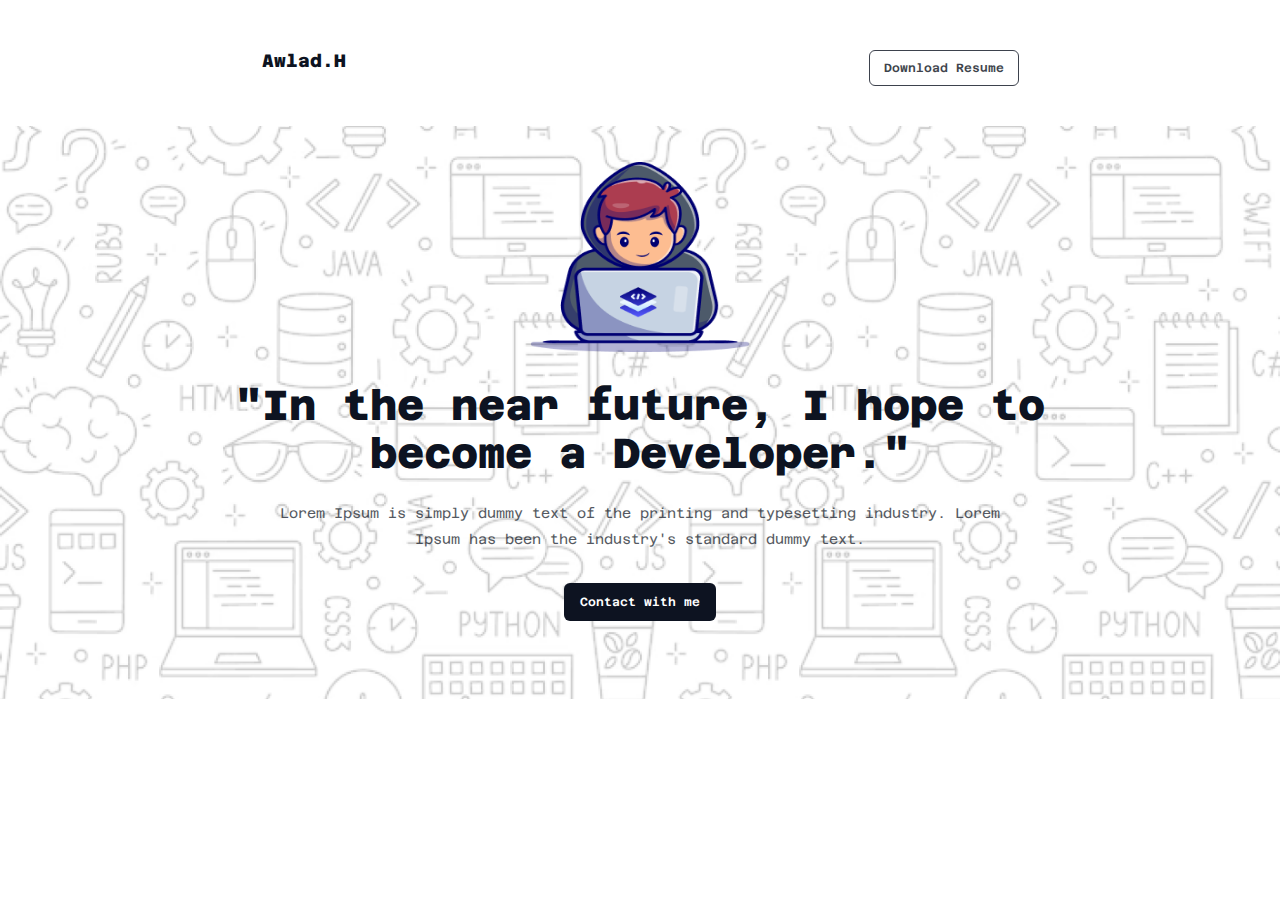
==== index.html @ a9706347 "become a developer" ====
<!DOCTYPE html>
<html lang="en">

<head>
    <meta charset="UTF-8">
    <meta name="viewport" content="width=device-width, initial-scale=1.0">
    <title>Become a developer</title>
    <link rel="stylesheet" href="styles/style.css">
    <link rel="shortcut icon" href="assets/web-developer.png" type="image/x-icon">

    <link rel="preconnect" href="https://fonts.googleapis.com">
    <link rel="preconnect" href="https://fonts.gstatic.com" crossorigin>
    <link href="https://fonts.googleapis.com/css2?family=Azeret+Mono:ital,wght@0,100..900;1,100..900&display=swap"
        rel="stylesheet">
</head>

<body>

    <header id="header">
        <nav class="navigation">
            <p class="nav-name">Awlad.H</p>
            <button class="nav-btn">Download Resume</button>
        </nav>


        <div id="banner">
            <div class="banner-all-contant">
                <div class="banner-inner-img">
                    <img class="inner-img" src="assets/Group.png" alt="">
                </div>
                <div class="banner-title">
                    <h2 class="main-title">
                        "In the near future, I hope to become a Developer."</h2>
                        <div class="sub-title-container">
                            <p class="sub-title">Lorem Ipsum is simply dummy text of the printing and typesetting industry.
                                Lorem Ipsum has been the industry's standard dummy text.</p>
                        </div>
                </div>
                <div class="hero-btn-container">
                    <button class="hero-btn">Contact with me</button>
                </div>
            </div>
        </div>
    </header>
    <main></main>
    <footer></footer>
</body>

</html>
---- styles/style.css ----
@import url('https://fonts.googleapis.com/css2?family=Azeret+Mono:ital,wght@0,100..900;1,100..900&display=swap');

* {
    margin: 0;
    padding: 0;
    box-sizing: border-box;
}

body {
    font-family: "Azeret Mono", monospace;
    font-optical-sizing: auto;
    font-style: normal;
}

/* Heder section css start */

#header {
    margin-top: 50px;

}

.navigation {
    display: flex;
    justify-content: center;
    justify-content: space-around;
    text-align: center;
    margin-bottom: 40px;
}

.navigation .nav-name {
    color: #0D1321;
    font-family: "Azeret Mono";
    font-size: 18px;
    font-style: normal;
    font-weight: 800;
    line-height: normal;
}

.navigation .nav-btn {
    color: #0D1321;
    text-align: center;
    font-family: "Azeret Mono";
    font-size: 12px;
    font-style: normal;
    font-weight: 600;
    line-height: normal;
    display: inline-flex;
    padding: 10px 14px;
    justify-content: center;
    align-items: center;
    gap: 10px;
    border-radius: 6px;
    border: 1px solid #0D1321;
    opacity: 0.8;
    background: none;
    cursor: pointer;
}


#banner {
    height: 573px;
    background-image: url(../assets/Hero.png);
    background-position: center;
    background-repeat: no-repeat;
    background-size: cover;
    display: flex;
    justify-content: center;
    align-items: center;
}

#banner .banner-all-contant {
    width: 878.24px;
    /* border: 2px solid tomato; */
    margin: 0 auto;
    align-items: center;
}

#banner .banner-all-contant .banner-inner-img {
    display: flex;
    justify-content: center;
}

#banner .banner-all-contant .banner-inner-img .inner-img {
    width: 220px;
    height: 190px;
}

#banner .banner-title {
    margin-top: 30px;
}

#banner .banner-title .main-title {
    color: #0D1321;
    text-align: center;
    font-family: "Azeret Mono";
    font-size: 42px;
    font-style: normal;
    font-weight: 800;
    line-height: 48px;
}

#banner .banner-title .sub-title-container {
    width: 749.76px;
    margin: 0 auto;
    margin-top: 22px;
}

#banner .banner-title .sub-title {
    color: #0D1321;
    text-align: center;
    font-family: "Azeret Mono";
    font-size: 14px;
    font-style: normal;
    font-weight: 400;
    line-height: 26px;
    opacity: 0.7;
}

#banner .banner-all-contant .hero-btn-container {
    display: flex;
    justify-content: center;
    margin-top: 31px;
    margin-bottom: 43px;
}

#banner .banner-all-contant .hero-btn-container .hero-btn {
    display: flex;
    padding: 12px 16px;
    /* justify-content: center;
    align-items: center; */
    font-family: "Azeret Mono";
    gap: 10px;
    border-radius: 6px;
    background: #0D1321;
    color: #FFF;
    text-align: center;
    font-size: 12px;
    font-style: normal;
    font-weight: 600;
    line-height: normal;
    border: none;
}
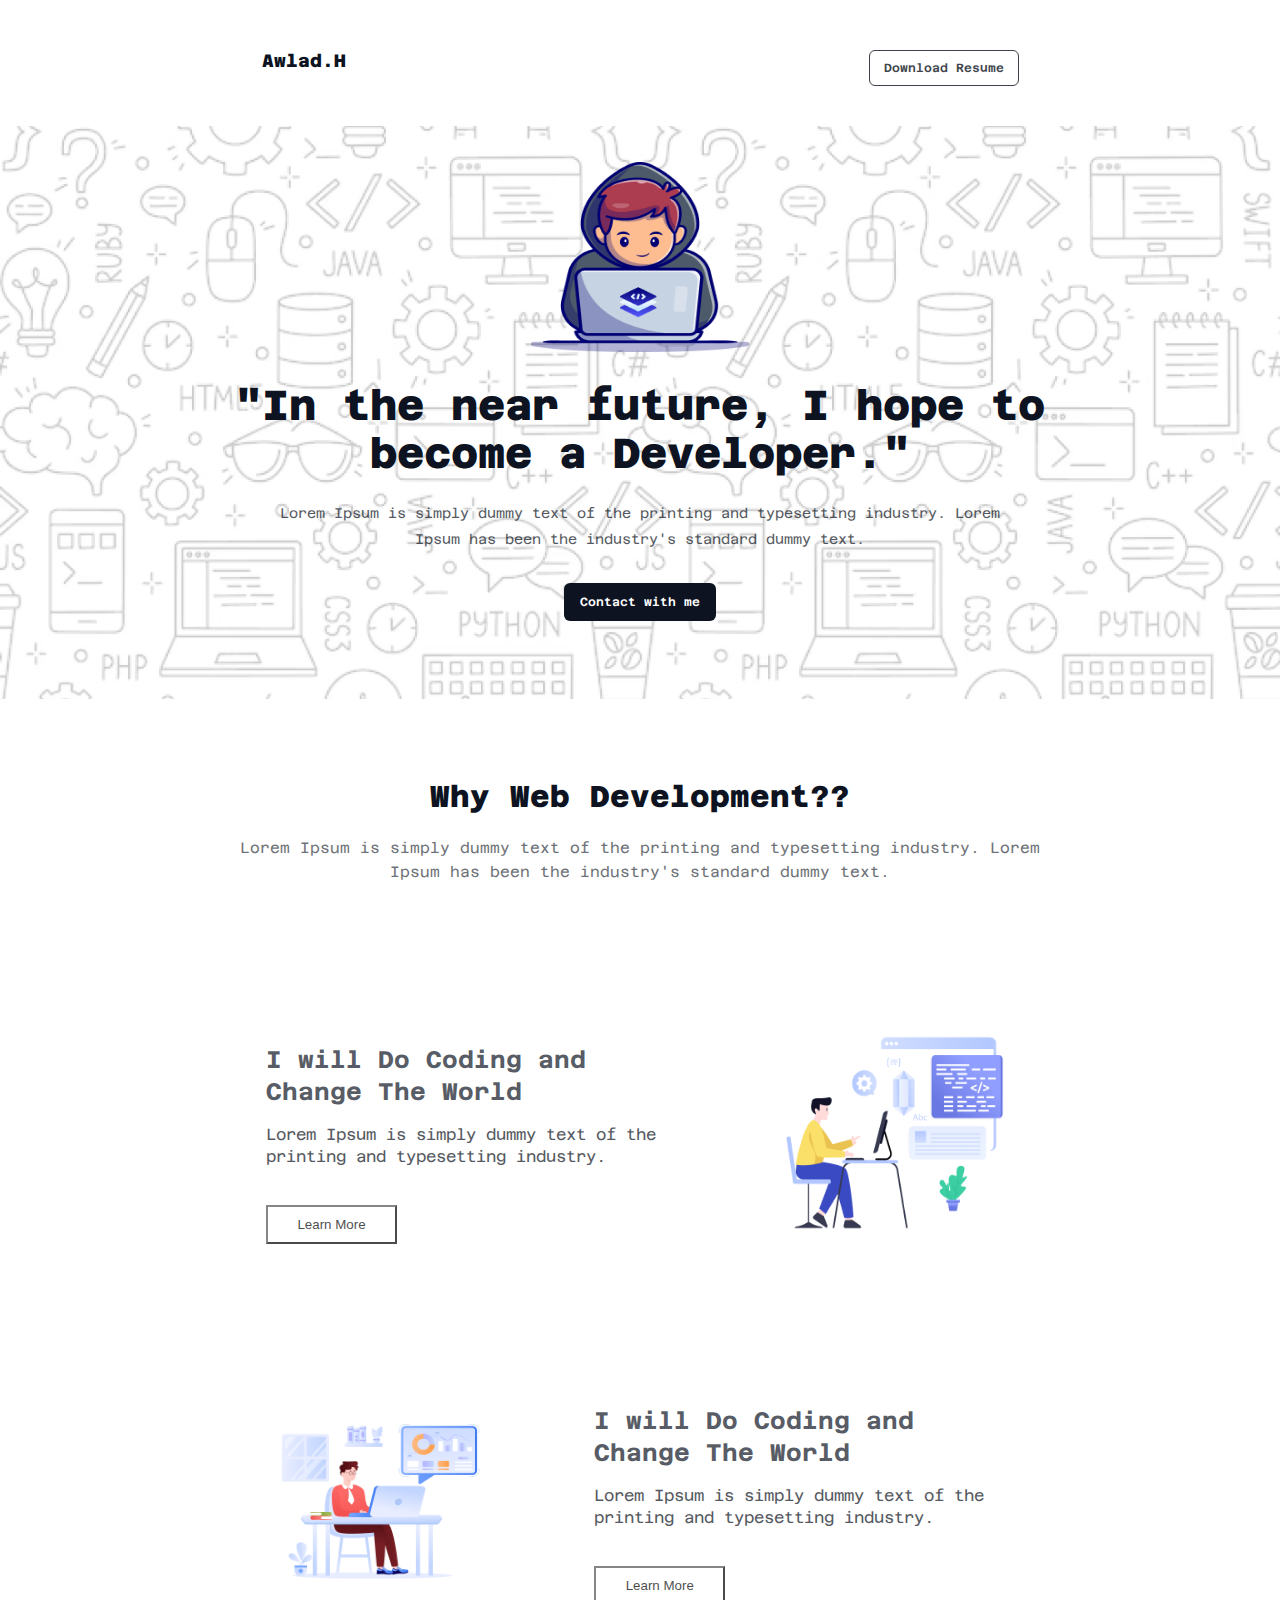
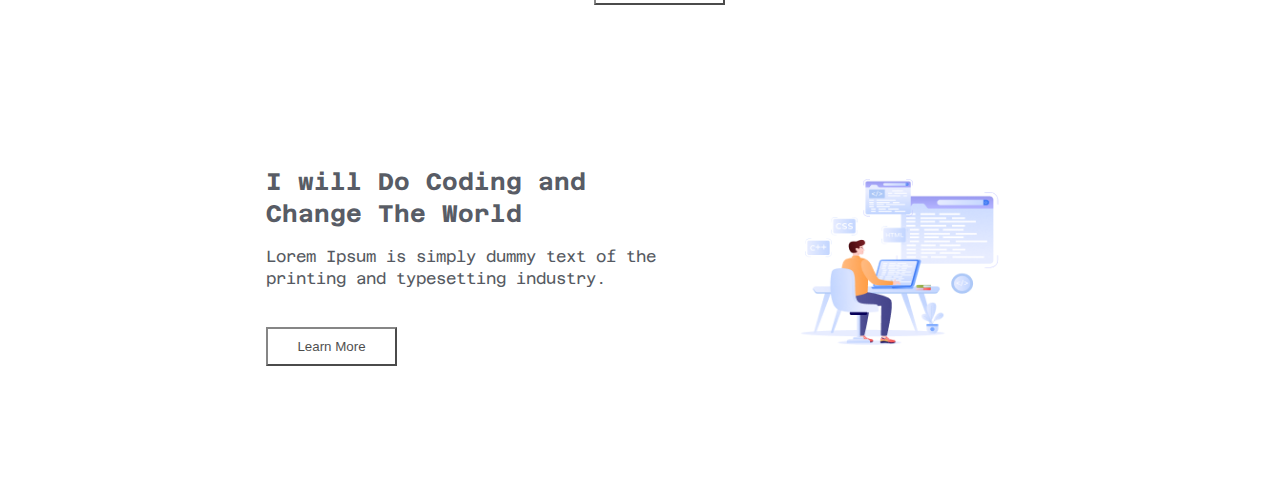
==== commit 4af1f14f: "why web development section complete" ====
--- a/index.html
+++ b/index.html
@@ -31,10 +31,10 @@
                 <div class="banner-title">
                     <h2 class="main-title">
                         "In the near future, I hope to become a Developer."</h2>
-                        <div class="sub-title-container">
-                            <p class="sub-title">Lorem Ipsum is simply dummy text of the printing and typesetting industry.
-                                Lorem Ipsum has been the industry's standard dummy text.</p>
-                        </div>
+                    <div class="sub-title-container">
+                        <p class="sub-title">Lorem Ipsum is simply dummy text of the printing and typesetting industry.
+                            Lorem Ipsum has been the industry's standard dummy text.</p>
+                    </div>
                 </div>
                 <div class="hero-btn-container">
                     <button class="hero-btn">Contact with me</button>
@@ -42,7 +42,73 @@
             </div>
         </div>
     </header>
-    <main></main>
+    <main id="main">
+        <section id="section-1">
+            <div class="section-1-title">
+                <h3 class="title-1">Why Web Development??</h3>
+                <p class="description">Lorem Ipsum is simply dummy text of the printing and typesetting industry. Lorem
+                    Ipsum has been the industry's standard dummy text.</p>
+            </div>
+
+            <section id="sub-section-2">
+                <div class="section-2-parent">
+                    <div class="section-2-child">
+                        <h4 class="section-2-title">I will Do Coding and Change The World</h4>
+                        <p class="section-2-subtitle">Lorem Ipsum is simply dummy text of the printing and typesetting
+                            industry.</p>
+                        <div class="section-2-btn">
+                            <button>Learn More</button>
+                        </div>
+                    </div>
+                    <div>
+                        <img class="img-2" src="assets/Layer_1.png" alt="">
+                    </div>
+                </div>
+            </section>
+
+
+
+
+            <section id="sub-section-2">
+                <div class="section-2-parent">
+
+                    <div>
+                        <img class="img-2" src="assets/Group 3.png" alt="">
+                    </div>
+                    <div class="section-2-child">
+                        <h4 class="section-2-title">I will Do Coding and Change The World</h4>
+                        <p class="section-2-subtitle">Lorem Ipsum is simply dummy text of the printing and typesetting
+                            industry.</p>
+                        <div class="section-2-btn">
+                            <button>Learn More</button>
+                        </div>
+                    </div>
+
+                </div>
+            </section>
+
+
+
+
+            <section id="sub-section-2">
+                <div class="section-2-parent">
+                    <div class="section-2-child">
+                        <h4 class="section-2-title">I will Do Coding and Change The World</h4>
+                        <p class="section-2-subtitle">Lorem Ipsum is simply dummy text of the printing and typesetting
+                            industry.</p>
+                        <div class="section-2-btn">
+                            <button>Learn More</button>
+                        </div>
+                    </div>
+                    <div>
+                        <img class="img-2" src="assets/Group 4.png" alt="">
+                    </div>
+                </div>
+            </section>
+
+        </section>
+
+    </main>
     <footer></footer>
 </body>
 
--- a/styles/style.css
+++ b/styles/style.css
@@ -12,7 +12,7 @@
     font-style: normal;
 }
 
-/* Heder section css start */
+/* Header section css start */
 
 #header {
     margin-top: 50px;
@@ -139,4 +139,107 @@
     font-weight: 600;
     line-height: normal;
     border: none;
+}
+
+/* Header section css end */
+
+/* main section css start */
+
+#main {
+    width: 1003.2px;
+    /* border: 2px solid black; */
+    margin: 75px auto;
+}
+
+#section-1 {
+    width: 832.48px;
+    height: 1225.84px;
+    margin: 75px auto;
+    /* border: 2px solid tomato; */
+    margin: 80px auto;
+}
+
+
+#main #section-1 .section-1-title {
+    /* border: 2px solid black; */
+}
+
+#main #section-1 .section-1-title .title-1 {
+    align-self: stretch;
+    color: #0D1321;
+    text-align: center;
+    font-family: "Azeret Mono";
+    font-size: 30px;
+    font-style: normal;
+    font-weight: 800;
+    line-height: normal;
+}
+
+#main #section-1 .section-1-title .description {
+    align-self: stretch;
+    color: #0D1321;
+    text-align: center;
+    font-family: "Azeret Mono";
+    font-size: 15px;
+    font-style: normal;
+    font-weight: 400;
+    line-height: 24px;
+    opacity: 0.6;
+    margin-top: 22px;
+}
+
+
+#sub-section-2 {
+    width: 748px;
+    height: 211.2px;
+    /* border: 2px solid black; */
+    margin: 150px auto;
+}
+
+#sub-section-2 .section-2-parent {
+    display: flex;
+    justify-content: space-between;
+}
+
+#sub-section-2 .section-2-parent .section-2-child {
+    width: 419.76px;
+}
+
+#sub-section-2 .section-2-parent .section-2-child .section-2-title {
+    width: 343.2px;
+    color: rgba(13, 19, 33, 0.70);
+    font-family: "Azeret Mono";
+    font-size: 24px;
+    font-style: normal;
+    font-weight: 700;
+    line-height: 32px;
+    margin-top: 10px;
+}
+
+#sub-section-2 .section-2-parent .section-2-child .section-2-subtitle {
+    width: 411.84px;
+    color: #0D1321;
+    font-family: "Azeret Mono";
+    font-size: 16px;
+    font-style: normal;
+    font-weight: 400;
+    line-height: 22px;
+    opacity: 0.7;
+    margin-top: 16px;
+}
+
+.section-2-btn button {
+    width: 131px;
+    padding: 10px 15px;
+    gap: 10px;
+    /* border: 1px solid #0D1321; */
+    opacity: 0.7;
+    background: none;
+    margin-top: 36.50px;
+    cursor: pointer;
+}
+
+.img-2 {
+    width: 228.8px;
+    height: 211.2px;
 }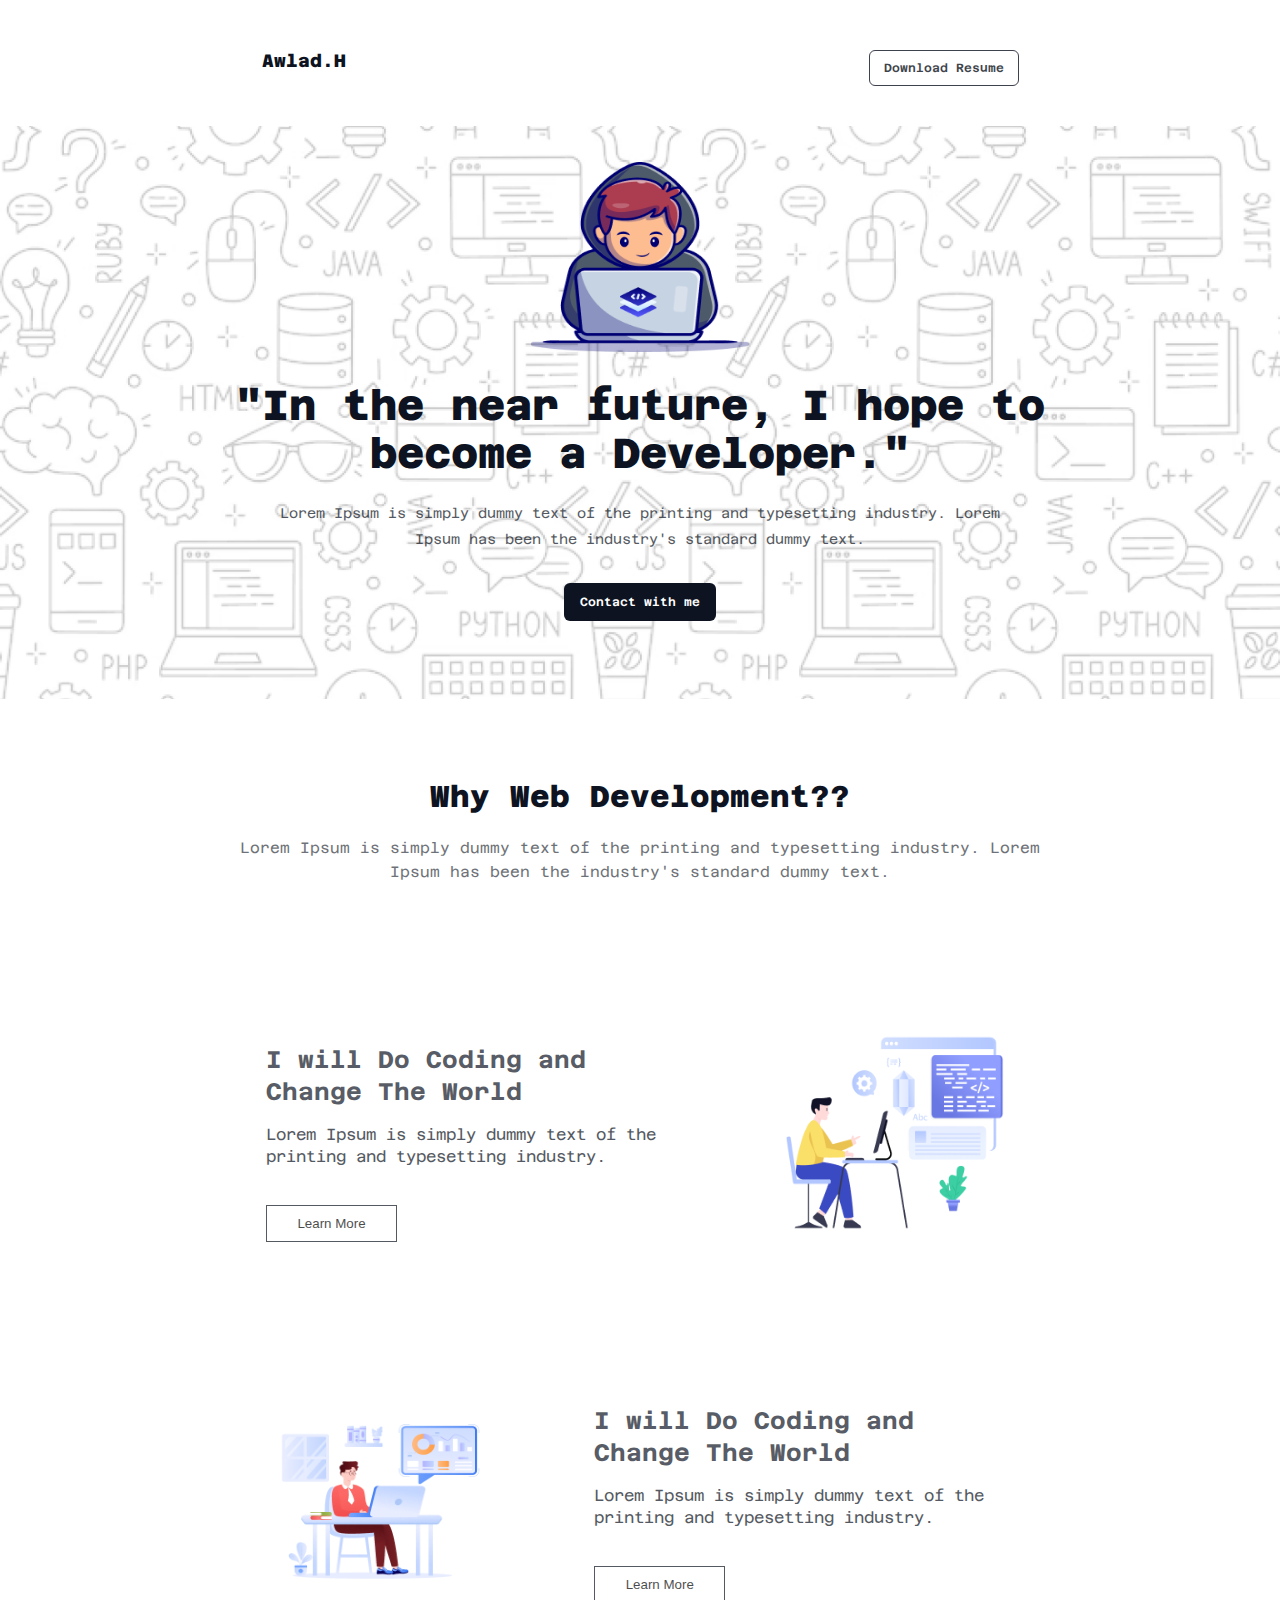
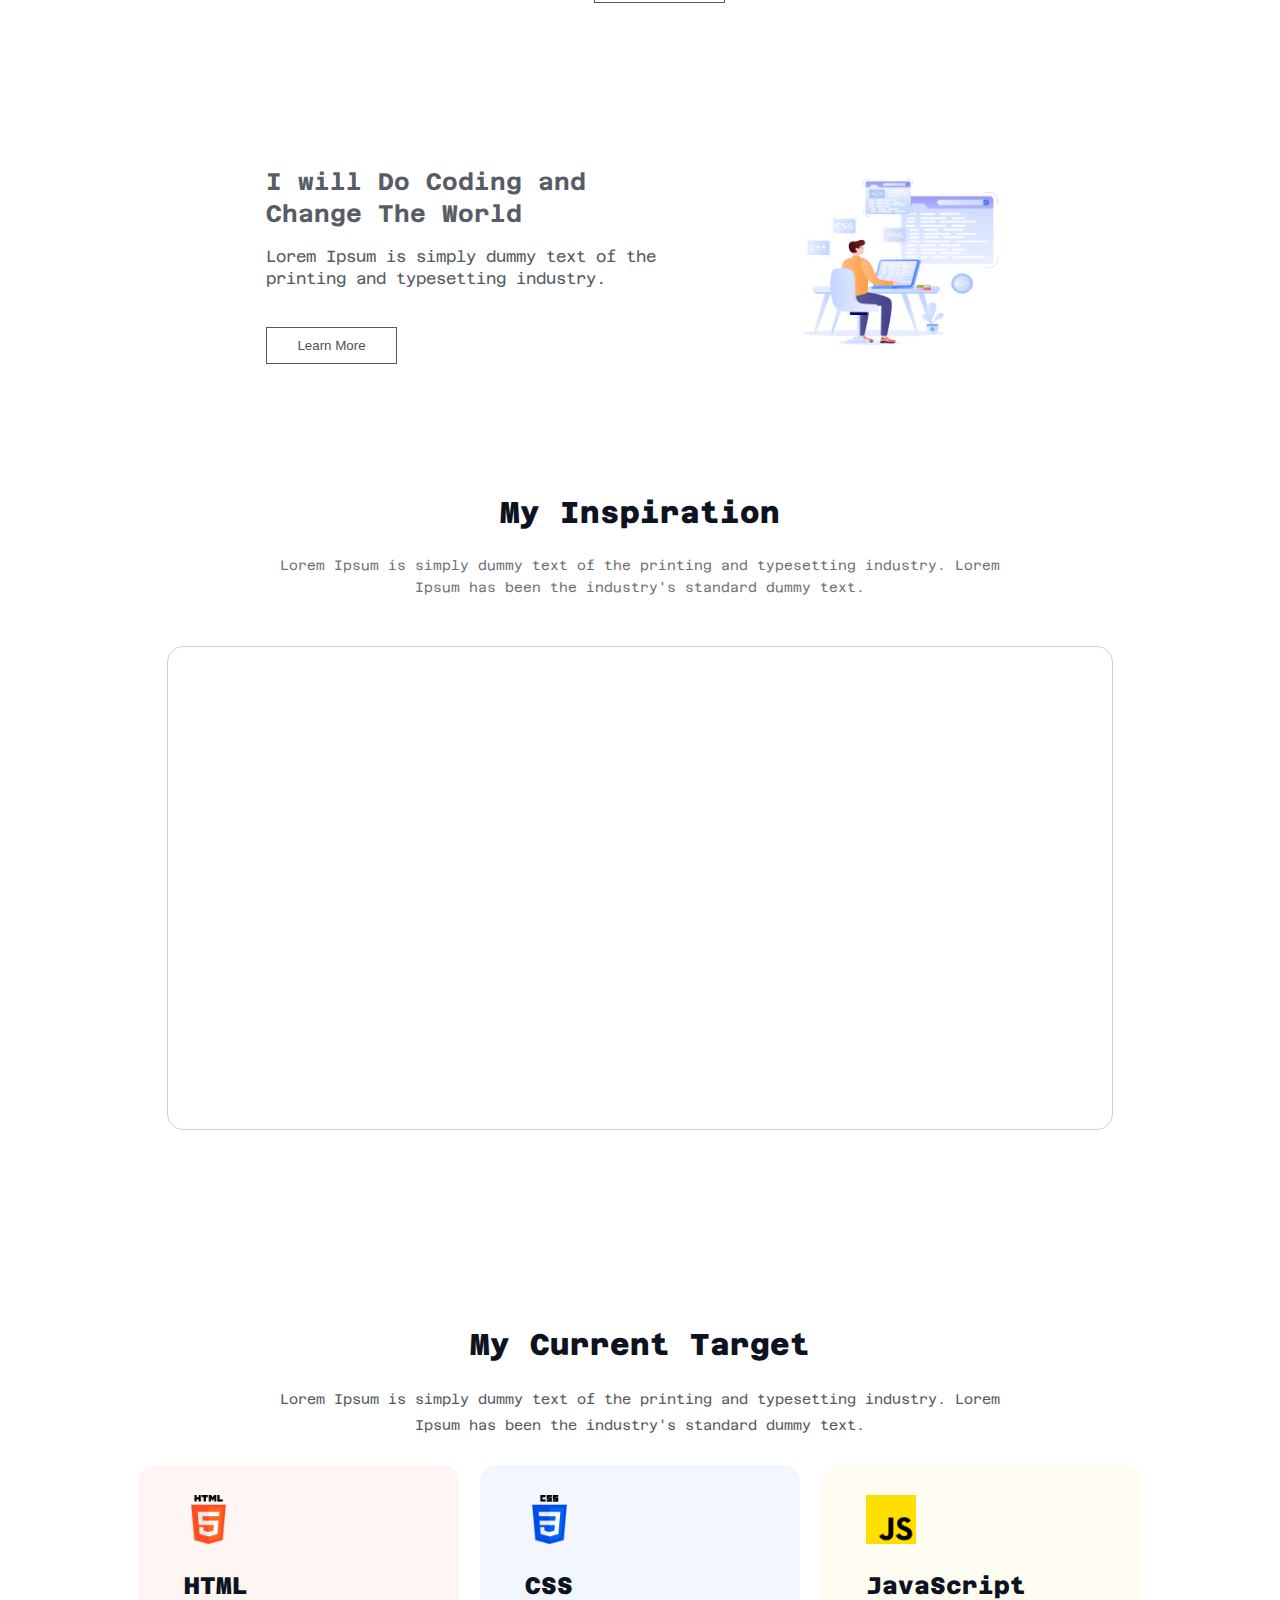
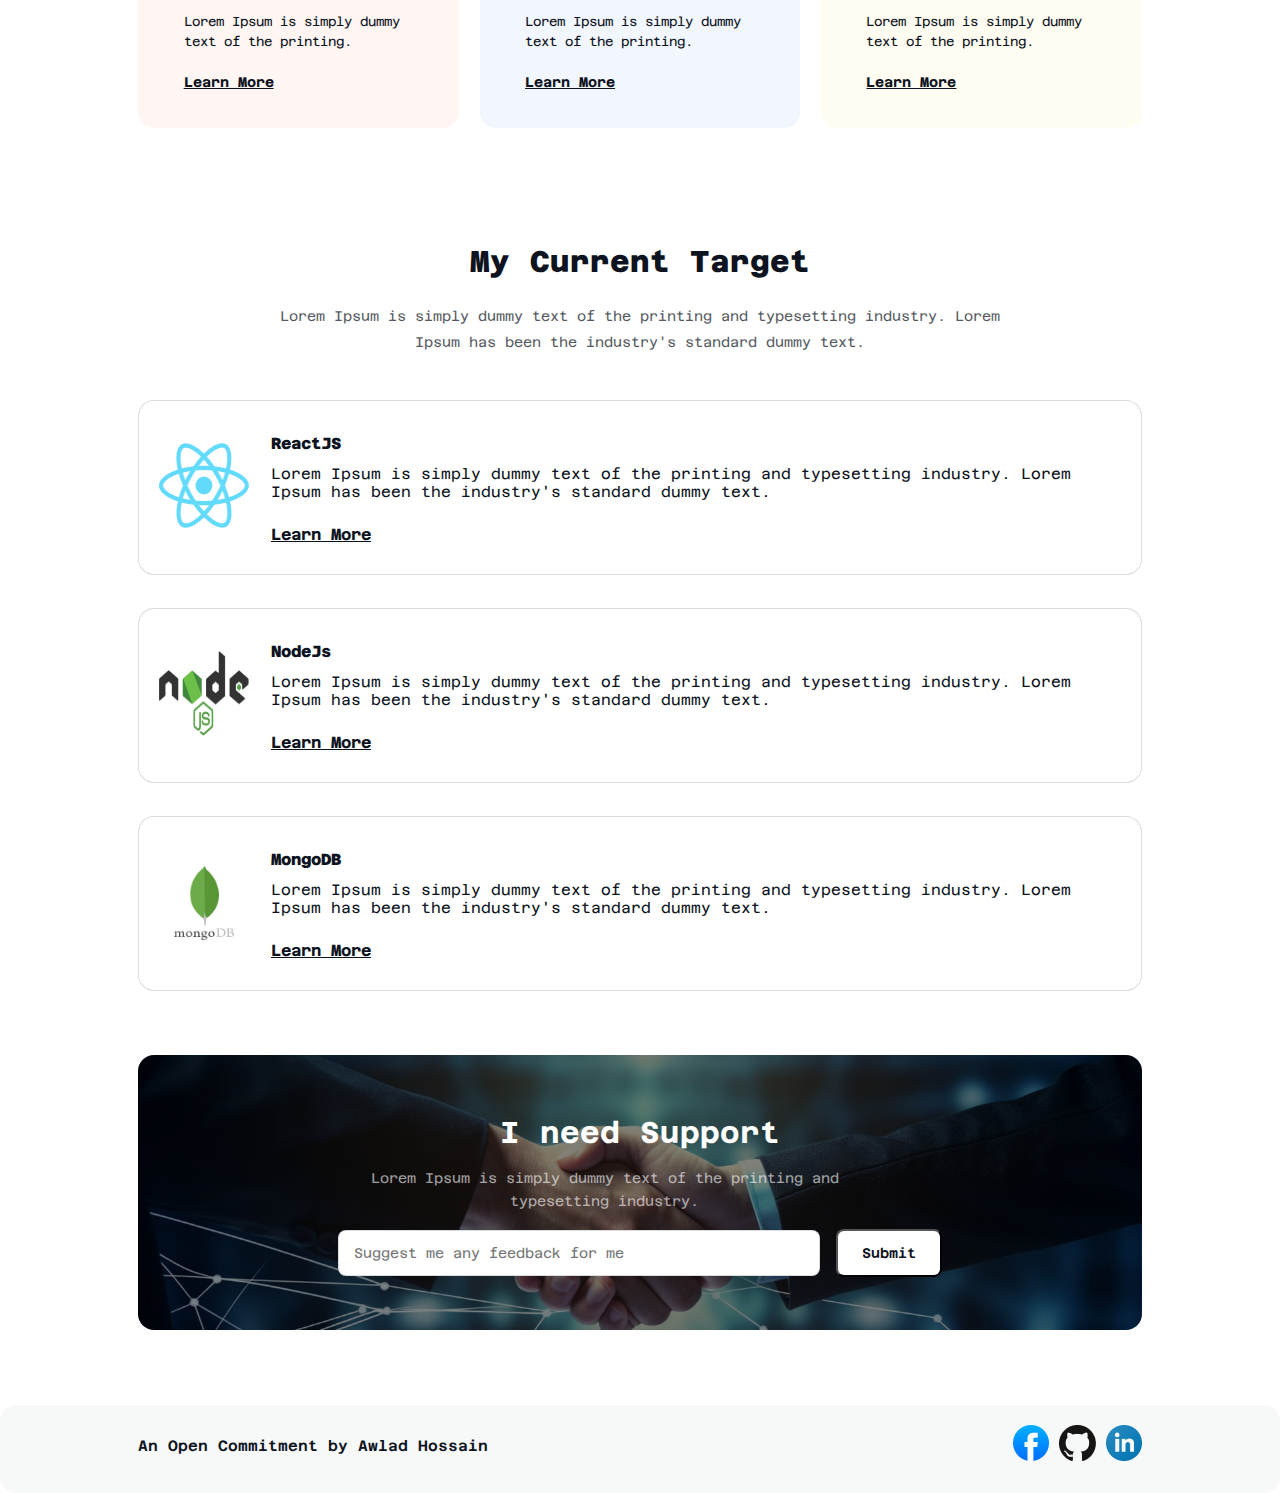
==== commit fa2bae81: "ui 90% complete" ====
--- a/index.html
+++ b/index.html
@@ -12,6 +12,7 @@
     <link rel="preconnect" href="https://fonts.gstatic.com" crossorigin>
     <link href="https://fonts.googleapis.com/css2?family=Azeret+Mono:ital,wght@0,100..900;1,100..900&display=swap"
         rel="stylesheet">
+
 </head>
 
 <body>
@@ -108,8 +109,181 @@
 
         </section>
 
+
+        <section id="section-3">
+            <div class="section-3-title">
+                <h4 class="section-3-h4">My Inspiration</h4>
+                <p class="section-3-p">Lorem Ipsum is simply dummy text of the printing and typesetting industry. Lorem
+                    Ipsum has been the industry's standard dummy text.</p>
+            </div>
+
+            <div class="video">
+                <iframe src="https://www.youtube.com/embed/6okddtpBcTE?si=ToHg5Bg964iBjlrY" title="YouTube video player"
+                    frameborder="0"
+                    allow="accelerometer; autoplay; clipboard-write; encrypted-media; gyroscope; picture-in-picture; web-share"
+                    referrerpolicy="strict-origin-when-cross-origin" allowfullscreen></iframe>
+            </div>
+        </section>
+
+
+
+        <section id="section-4">
+            <div class="section-4-title">
+                <h4 class="section-4-h4">My Current Target</h4>
+                <p class="section-4-p">Lorem Ipsum is simply dummy text of the printing and typesetting industry. Lorem
+                    Ipsum has been the industry's standard dummy text.</p>
+            </div>
+            <div class="display">
+                <div class="section-4-parent">
+                    <div id="color-1" class="section-4-child">
+                        <div class="section-4-contant">
+                            <div class="section-4-img">
+                                <img src="assets/html.png" alt="">
+                            </div>
+                            <div class="section-4-container">
+                                <h4>HTML</h4>
+                                <p>Lorem Ipsum is simply dummy text of the printing.</p>
+                                <a href="">Learn More</a>
+                            </div>
+                        </div>
+                    </div>
+                </div>
+
+
+
+
+                <div class="section-4-parent">
+                    <div id="color-2" class="section-4-child">
+                        <div class="section-4-contant">
+                            <div class="section-4-img">
+                                <img src="assets/css.png" alt="">
+                            </div>
+                            <div class="section-4-container">
+                                <h4>CSS</h4>
+                                <p>Lorem Ipsum is simply dummy text of the printing.</p>
+                                <a href="">Learn More</a>
+                            </div>
+                        </div>
+                    </div>
+                </div>
+
+
+
+
+                <div class="section-4-parent">
+                    <div id="color-3" class="section-4-child">
+                        <div class="section-4-contant">
+                            <div class="section-4-img">
+                                <img src="assets/js.png" alt="">
+                            </div>
+                            <div class="section-4-container">
+                                <h4>JavaScript</h4>
+                                <p>Lorem Ipsum is simply dummy text of the printing.</p>
+                                <a href="">Learn More</a>
+                            </div>
+                        </div>
+                    </div>
+                </div>
+
+            </div>
+
+        </section>
+
+
+
+
+        <section id="section-5">
+            <div class="section-5-title">
+                <h4 class="section-5-h4">My Current Target</h4>
+                <p class="section-5-p">Lorem Ipsum is simply dummy text of the printing and typesetting industry. Lorem
+                    Ipsum has been the industry's standard dummy text.</p>
+            </div>
+
+
+
+            <div id="top-1" class="technology">
+                <div class="three-technology">
+                    <div class="technology-img"><img src="assets/react.png" alt=""></div>
+                    <div class="technology-title">
+                        <h4>ReactJS</h4>
+                        <p>Lorem Ipsum is simply dummy text of the printing and typesetting industry. Lorem Ipsum has
+                            been the industry's standard dummy text.</p>
+                        <a href="">Learn More</a>
+                    </div>
+                </div>
+                <div id="top-2" class="technology">
+                    <div class="three-technology">
+                        <div class="technology-img"><img src="assets/nodejs.png" alt=""></div>
+                        <div class="technology-title">
+                            <h4>NodeJs</h4>
+                            <p>Lorem Ipsum is simply dummy text of the printing and typesetting industry. Lorem Ipsum
+                                has been the industry's standard dummy text.</p>
+                            <a href="">Learn More</a>
+                        </div>
+                    </div>
+                    <div id="top-2" class="technology">
+                        <div class="three-technology">
+                            <div class="technology-img"><img src="assets/mongodb.png" alt=""></div>
+                            <div class="technology-title">
+                                <h4>MongoDB</h4>
+                                <p>Lorem Ipsum is simply dummy text of the printing and typesetting industry. Lorem
+                                    Ipsum has been the industry's standard dummy text.</p>
+                                <a href="">Learn More</a>
+                            </div>
+                        </div>
+                    </div>
+        </section>
+
+
+
+        <section id="section-6">
+            <div class="i-need">
+                <h4>I need Support</h4>
+                <p>Lorem Ipsum is simply dummy text of the printing and typesetting industry.</p>
+
+                <div class="input-btn">
+                    <div class="section-6-input">
+                        <input class="input" placeholder="Suggest me any feedback for me" type="text" name="" id="">
+                    </div>
+                    <div class="section-6-btn">
+                        <button class="sub-btn">Submit</button>
+                    </div>
+                </div>
+            </div>
+
+        </section>
+
+
     </main>
-    <footer></footer>
+    <footer id="footer">
+        <div class="footer-div">
+            <div class="footer-contant">
+                <p>An Open Commitment by Awlad Hossain</p>
+            </div>
+
+            <div class="footer-a">
+
+                <a href="https://www.facebook.com/login/">
+                    <img src="assets/facebook.png" alt="">
+                </a>
+
+
+                <a href="https://github.com/">
+                    <img src="assets/github.png" alt="">
+                </a>
+
+
+                <a href="https://www.linkedin.com/">
+                    <img src="assets/linkedin-icon 1.png" alt="">
+                </a>
+            </div>
+
+
+
+        </div>
+        </div>
+
+    </footer>
 </body>
 
 </html>--- a/styles/style.css
+++ b/styles/style.css
@@ -126,8 +126,6 @@
 #banner .banner-all-contant .hero-btn-container .hero-btn {
     display: flex;
     padding: 12px 16px;
-    /* justify-content: center;
-    align-items: center; */
     font-family: "Azeret Mono";
     gap: 10px;
     border-radius: 6px;
@@ -232,7 +230,7 @@
     width: 131px;
     padding: 10px 15px;
     gap: 10px;
-    /* border: 1px solid #0D1321; */
+    border: 1px solid #0D1321;
     opacity: 0.7;
     background: none;
     margin-top: 36.50px;
@@ -242,4 +240,427 @@
 .img-2 {
     width: 228.8px;
     height: 211.2px;
+}
+
+
+/* My inspiration section css */
+
+#section-3 {
+    /* border: 2px solid tomato; */
+    margin-top: 90px;
+    height: 682px;
+
+}
+
+
+#section-3 .section-3-title {
+    /* border: 2px solid black; */
+    width: 749.76px;
+    margin: 0 auto;
+}
+
+#section-3 .section-3-title .section-3-h4 {
+    align-self: stretch;
+    color: #0D1321;
+    text-align: center;
+    font-family: "Azeret Mono";
+    font-size: 30px;
+    font-style: normal;
+    font-weight: 800;
+    line-height: normal;
+}
+
+#section-3 .section-3-title .section-3-p {
+    margin-top: 24px;
+    align-self: stretch;
+    color: #0D1321;
+    text-align: center;
+    font-family: "Azeret Mono";
+    font-size: 13.50px;
+    font-style: normal;
+    font-weight: 400;
+    line-height: 22px;
+    opacity: 0.6;
+}
+
+#section-3 .video {
+    width: 946.88px;
+    height: 484px;
+    margin: 0 auto;
+    margin-top: 48px;
+    padding: 20px;
+    gap: 10px;
+    align-self: stretch;
+    border-radius: 16px;
+    border: 1px solid rgba(13, 19, 33, 0.20);
+
+}
+
+#section-3 .video iframe {
+    width: 910px;
+    height: 440px;
+    border-radius: 16px;
+    display: flex;
+    align-items: center;
+}
+
+/* My inspiration section css end */
+
+
+/* My current target css */
+
+#section-4 {
+    /* border: 2px solid tomato; */
+    margin-top: 150px;
+    height: 404.8px;
+}
+
+#section-4 .section-4-title {
+    width: 749.76px;
+    /* border: 2px solid orangered; */
+    margin: 0 auto;
+}
+
+.display {
+    display: flex;
+    justify-content: space-between;
+}
+
+#section-4 .section-4-title .section-4-h4 {
+    align-self: stretch;
+    color: #0D1321;
+    text-align: center;
+    font-family: "Azeret Mono";
+    font-size: 30px;
+    font-style: normal;
+    font-weight: 800;
+    line-height: normal;
+}
+
+#section-4 .section-4-title .section-4-p {
+    align-self: stretch;
+    color: #0D1321;
+    text-align: center;
+    font-family: "Azeret Mono";
+    font-size: 14px;
+    font-style: normal;
+    font-weight: 400;
+    line-height: 26px;
+    opacity: 0.7;
+    margin-top: 24px;
+}
+
+#section-4 .section-4-parent {
+    margin-top: 27px;
+}
+
+#section-4 .section-4-parent .section-4-child {
+    width: 320.32px;
+    height: 263.12px;
+
+    border-radius: 16px;
+
+}
+
+#color-1 {
+    background: rgba(255, 76, 30, 0.05);
+}
+
+#color-2 {
+    background: rgba(0, 76, 232, 0.05);
+}
+
+#color-3 {
+    background: rgba(255, 223, 0, 0.05);
+
+}
+
+
+#section-4 .section-4-parent .section-4-child .section-4-contant {
+    width: 249.92px;
+    margin: 0 auto;
+    padding: 30px 10px
+}
+
+#section-4 .section-4-parent .section-4-child .section-4-contant .section-4-img {
+    margin-bottom: 20px;
+}
+
+#section-4 .section-4-parent .section-4-child .section-4-contant .section-4-img img {
+    width: 49.28px;
+    height: 49.28px;
+}
+
+.section-4-container h4 {
+    align-self: stretch;
+    color: #0D1321;
+    font-family: "Azeret Mono";
+    font-size: 24px;
+    font-style: normal;
+    font-weight: 800;
+    line-height: 36px;
+    margin-bottom: 8px;
+}
+
+.section-4-container p {
+    align-self: stretch;
+    color: #0D1321;
+    font-family: "Azeret Mono";
+    font-size: 13px;
+    font-style: normal;
+    font-weight: 400;
+    line-height: 20px;
+    margin-bottom: 20px;
+}
+
+.section-4-container a {
+    align-self: stretch;
+    color: #0D1321;
+    font-family: "Azeret Mono";
+    font-size: 14px;
+    font-style: normal;
+    font-weight: 700;
+    line-height: normal;
+    text-decoration-line: underline;
+}
+
+/* My current target css end */
+
+/* My next target css */
+
+#section-5 {
+    /* border: 2px solid tomato; */
+    margin-top: 112px;
+    height: 762.08px;
+}
+
+#section-5 .section-5-title {
+    width: 749.76px;
+    /* border: 2px solid orangered; */
+    margin: 0 auto;
+}
+
+#section-5 .section-5-title .section-5-h4 {
+    align-self: stretch;
+    color: #0D1321;
+    text-align: center;
+    font-family: "Azeret Mono";
+    font-size: 30px;
+    font-style: normal;
+    font-weight: 800;
+    line-height: normal;
+}
+
+#section-5 .section-5-title .section-5-p {
+    align-self: stretch;
+    color: #0D1321;
+    text-align: center;
+    font-family: "Azeret Mono";
+    font-size: 14px;
+    font-style: normal;
+    font-weight: 400;
+    line-height: 26px;
+    opacity: 0.7;
+    margin-top: 24px;
+}
+
+
+.technology {
+    display: flex;
+    flex-direction: column;
+    height: 192.72px;
+    justify-content: space-between;
+
+}
+
+#top-1 {
+    margin-top: 45px;
+}
+
+#top-2 {
+    margin-top: 33px;
+}
+
+.technology .three-technology {
+    border-radius: 16px;
+    border: 1px solid rgba(13, 19, 33, 0.15);
+    background: #FFF;
+    display: flex;
+    justify-content: center;
+    align-items: center;
+    padding: 30px 20px;
+}
+
+.technology-img img {
+    width: 90px;
+    height: 85px;
+}
+
+.technology-title {
+    width: 828.08px;
+    /* border: 2px solid orangered; */
+    margin: 0 auto;
+}
+
+.technology-title h4 {
+    color: #0D1321;
+    font-family: "Azeret Mono";
+    font-size: 16px;
+    font-style: normal;
+    font-weight: 800;
+    line-height: 26px;
+    margin-bottom: 8px;
+}
+
+.technology-title p {
+    align-self: stretch;
+    color: #0D1321;
+    font-family: "Azeret Mono";
+    font-size: 15px;
+    font-style: normal;
+    font-weight: 400;
+    line-height: 18px;
+    margin-bottom: 24px;
+}
+
+.technology-title a {
+    align-self: stretch;
+    color: #0D1321;
+    font-family: "Azeret Mono";
+    font-size: 16px;
+    font-style: normal;
+    font-weight: 700;
+    line-height: normal;
+    text-decoration-line: underline;
+}
+
+/* My next target css end */
+
+#section-6 {
+    height: 275.44px;
+    margin-top: 49px;
+    background-image: linear-gradient(0deg, rgba(0, 0, 0, 0.20) 0%, rgba(0, 0, 0, 0.20) 100%), linear-gradient(0deg, rgba(0, 0, 0, 0.20) 0%, rgba(0, 0, 0, 0.20) 100%), linear-gradient(0deg, rgba(0, 0, 0, 0.20) 0%, rgba(0, 0, 0, 0.20) 100%), url(../assets/handshake.jpg);
+    background-repeat: no-repeat;
+    background-position: center;
+    background-size: cover;
+    display: flex;
+    padding: 60px 48px;
+    flex-direction: column;
+    align-items: flex-start;
+    gap: 32px;
+    border-radius: 16px;
+}
+
+#section-6 .i-need {
+    /* border: 2px solid teal; */
+    margin: 0 auto;
+}
+
+#section-6 .i-need h4 {
+    color: #FFF;
+    text-align: center;
+    font-family: "Azeret Mono";
+    font-size: 30px;
+    font-style: normal;
+    font-weight: 700;
+    line-height: 36px;
+    margin: 0 auto;
+
+    /* border: 2px solid tomato; */
+}
+
+#section-6 .i-need p {
+    width: 533.28px;
+    color: #FFF;
+    text-align: center;
+    font-family: "Azeret Mono";
+    font-size: 14px;
+    font-style: normal;
+    font-weight: 400;
+    line-height: 23px;
+    opacity: 0.6;
+    margin-top: 16px;
+}
+
+#section-6 .i-need .input-btn {
+    display: flex;
+    justify-content: center;
+    align-items: center;
+    gap: 16px;
+    /* border: 2px solid green; */
+    margin-top: 16px;
+}
+
+.input-btn .section-6-input .input {
+    display: flex;
+    width: 482.24px;
+    padding: 14px 15px;
+    align-items: center;
+    gap: 10px;
+    border-radius: 8px;
+    border: 1px solid rgba(13, 19, 33, 0.15);
+    background: #FFF;
+
+    color: rgba(13, 19, 33, 0.40);
+    font-family: "Azeret Mono";
+    font-size: 14px;
+    font-style: normal;
+    font-weight: 400;
+    line-height: normal;
+}
+
+.input-btn .section-6-btn .sub-btn {
+    display: flex;
+    width: 120px;
+    padding: 14px 15px;
+    justify-content: center;
+    align-items: center;
+    gap: 10px;
+    border-radius: 8px;
+    background: #FFF;
+
+    flex: 1 0 0;
+    color: #0D1321;
+    font-family: "Azeret Mono";
+    font-size: 14px;
+    font-style: normal;
+    font-weight: 600;
+    line-height: normal;
+    width: 105.6px;
+}
+
+/* footer section css */
+
+#footer {
+    height: 88px;
+    /* border: 2px solid orangered; */
+    padding: 20px 32px;
+    border-radius: 16px;
+    background: rgba(13, 19, 33, 0.03);
+}
+
+#footer .footer-div {
+    width: 1003.2px;
+    display: flex;
+    justify-content: center;
+    align-items: center;
+    margin: 0 auto;
+    justify-content: space-between;
+    align-self: stretch;
+
+    /* border: 2px solid yellow; */
+}
+
+.footer-div .footer-contant p {
+    color: #0D1321;
+    text-align: center;
+    font-family: "Azeret Mono";
+    font-size: 15px;
+    font-style: normal;
+    font-weight: 600;
+    line-height: normal;
+}
+
+.footer-a a {
+    text-decoration: none;
 }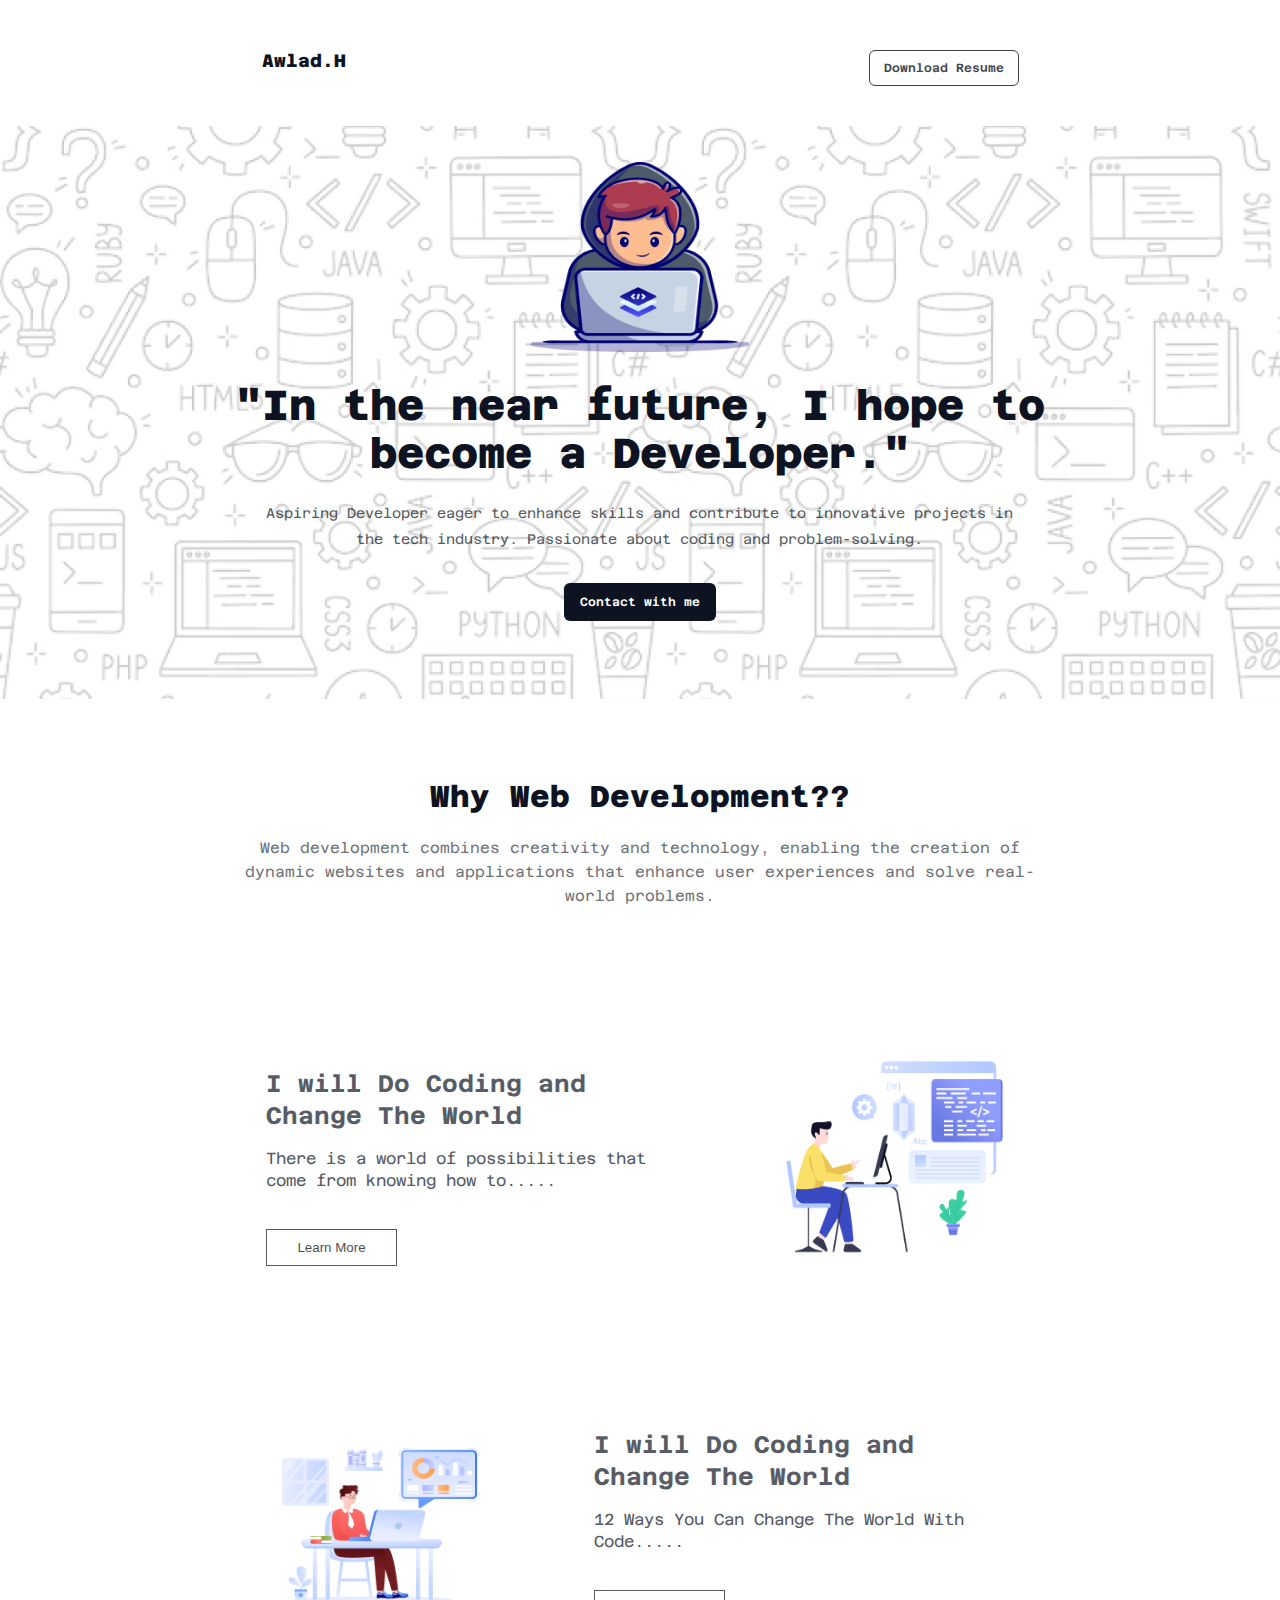
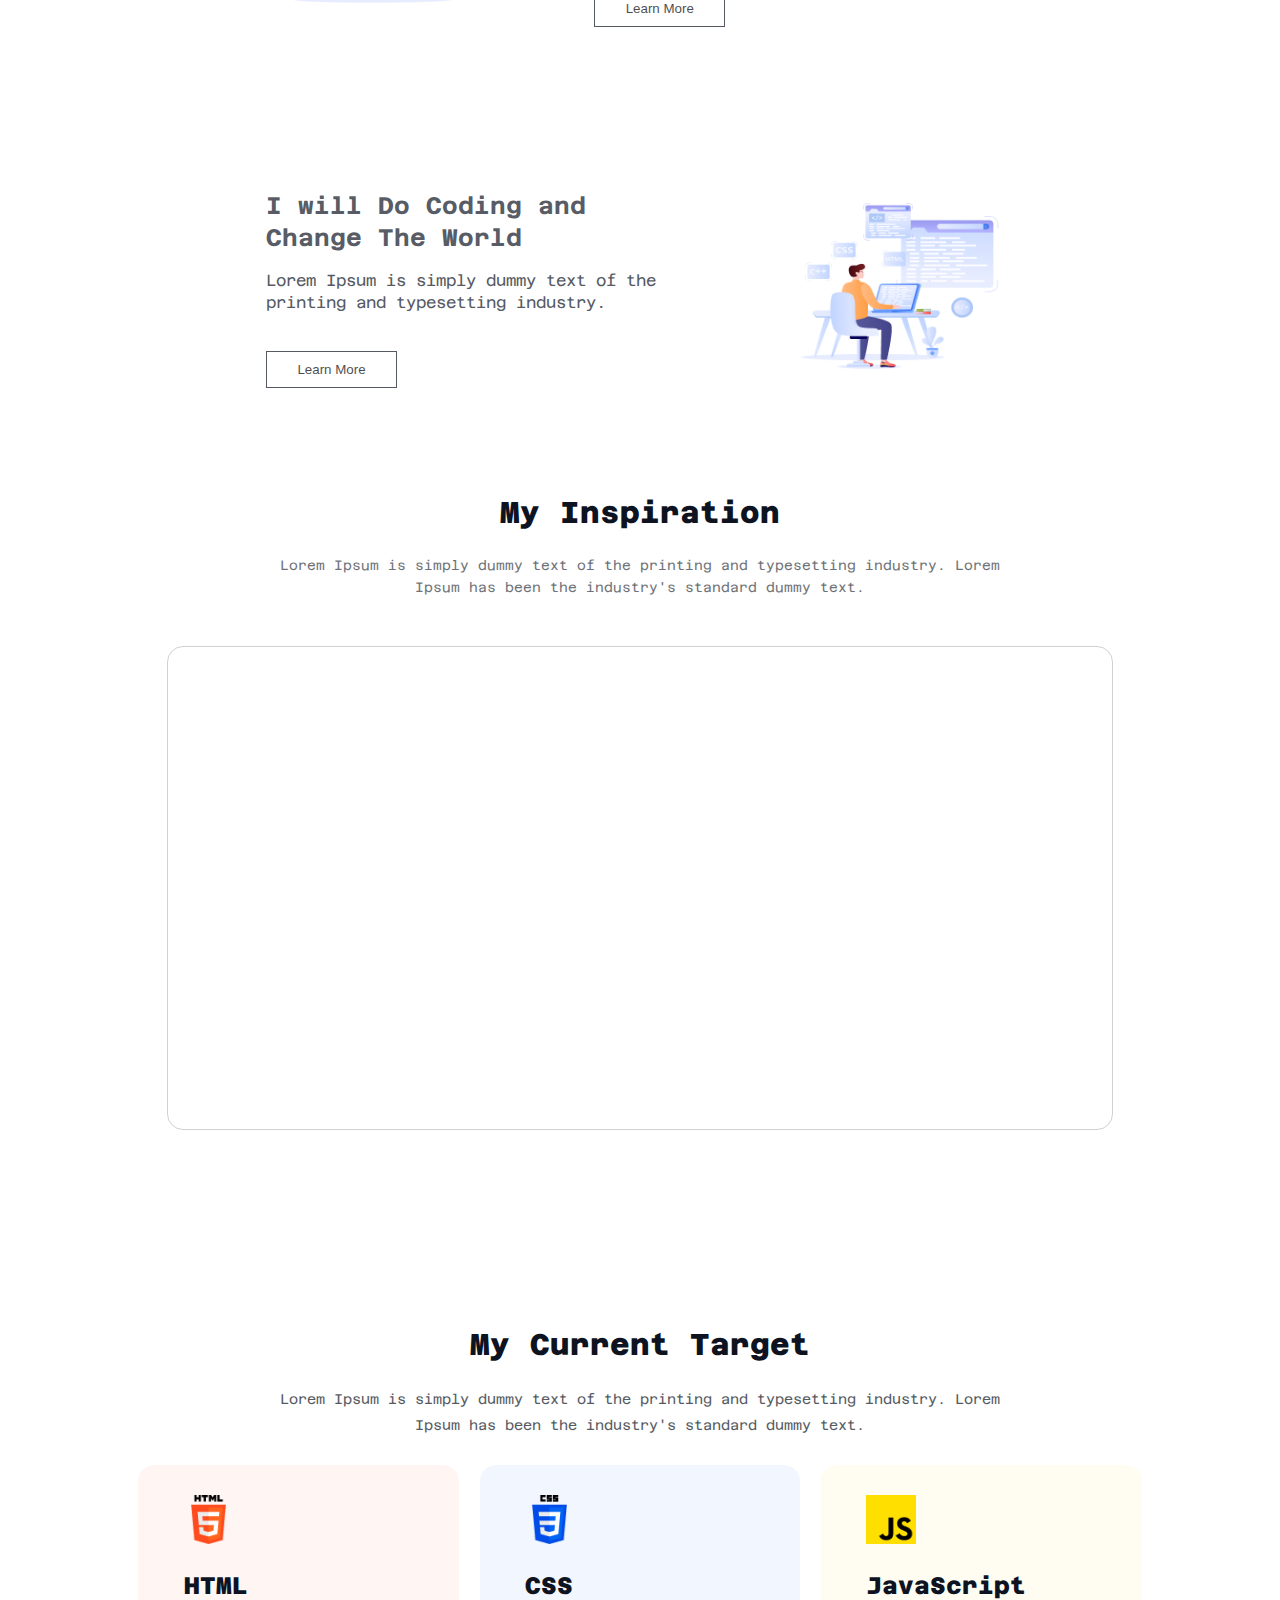
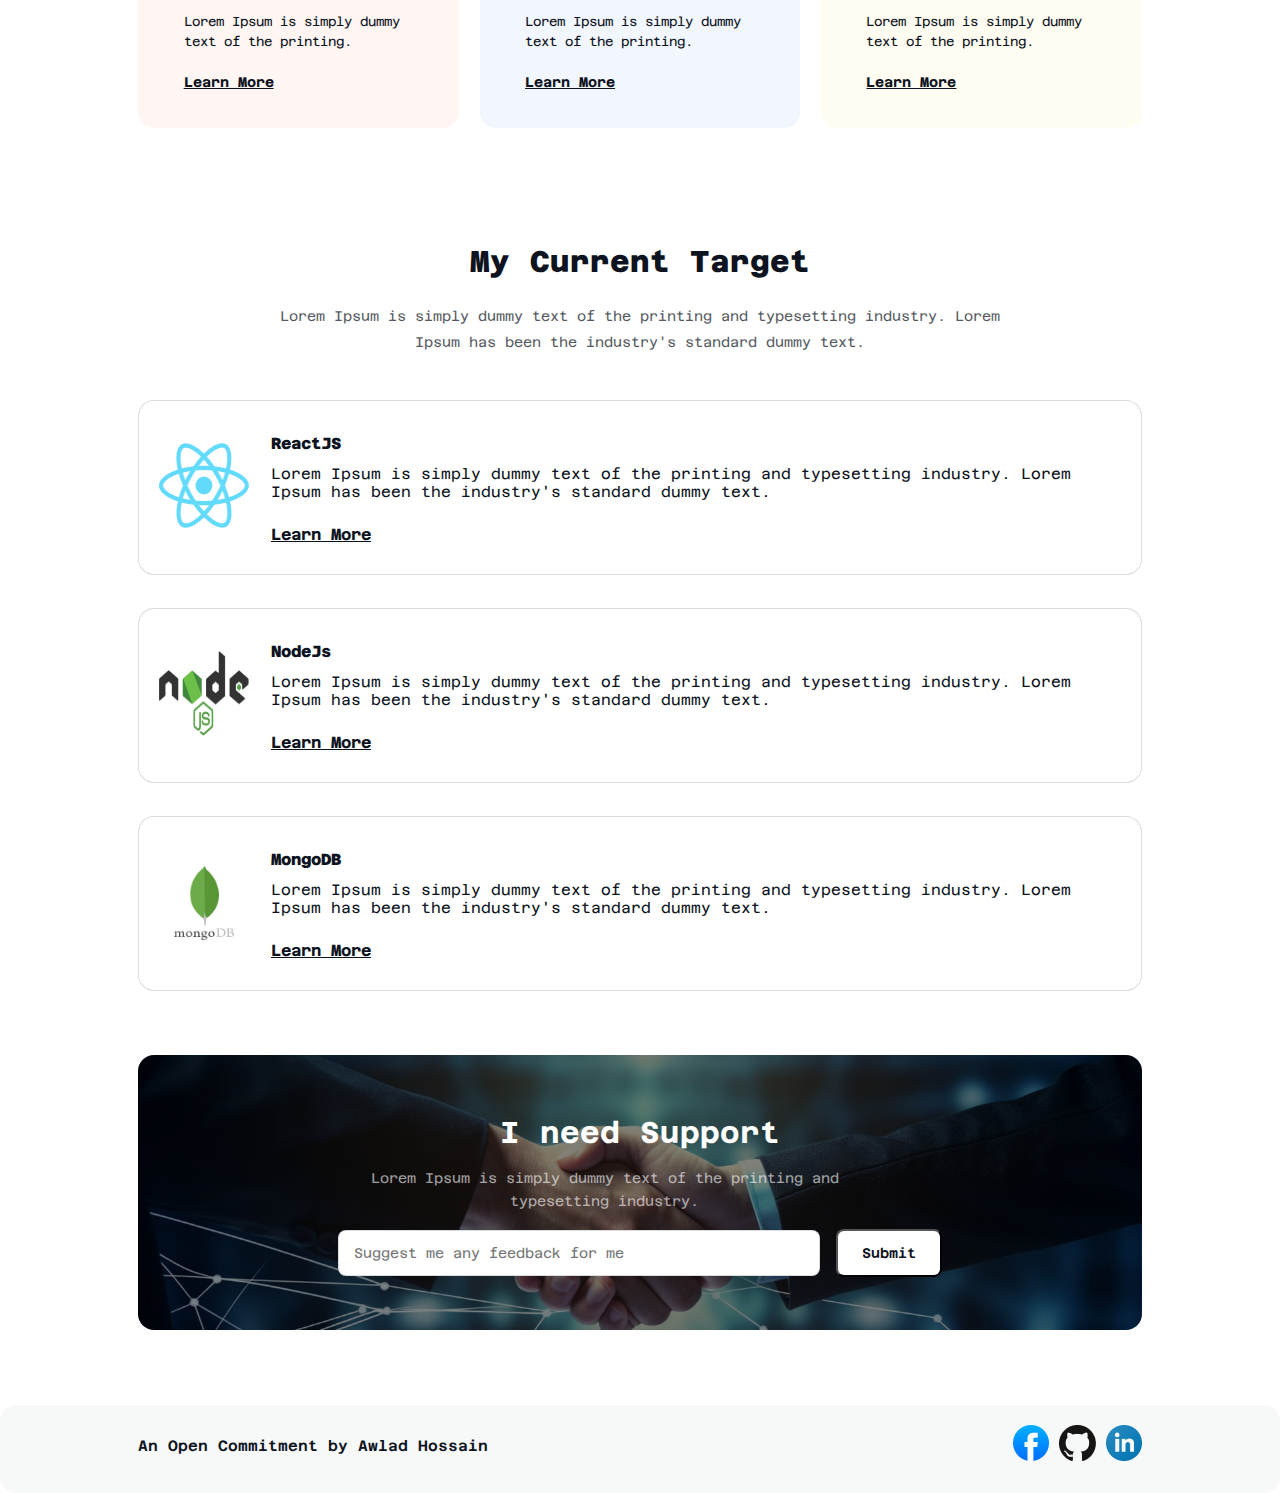
==== commit 2f219711: "footer section linked is done" ====
--- a/index.html
+++ b/index.html
@@ -33,23 +33,57 @@
                     <h2 class="main-title">
                         "In the near future, I hope to become a Developer."</h2>
                     <div class="sub-title-container">
-                        <p class="sub-title">Lorem Ipsum is simply dummy text of the printing and typesetting industry.
-                            Lorem Ipsum has been the industry's standard dummy text.</p>
+                        <p class="sub-title">Aspiring Developer eager to enhance skills and contribute to innovative projects in the tech industry. Passionate about coding and problem-solving.</p>
                     </div>
                 </div>
                 <div class="hero-btn-container">
-                    <button class="hero-btn">Contact with me</button>
+                    <nav>
+                        <a href="footer.html"><button class="hero-btn">Contact with me</button></a>
+                    </nav>
                 </div>
             </div>
         </div>
     </header>
+    
+    
+    
     <main id="main">
         <section id="section-1">
             <div class="section-1-title">
                 <h3 class="title-1">Why Web Development??</h3>
-                <p class="description">Lorem Ipsum is simply dummy text of the printing and typesetting industry. Lorem
-                    Ipsum has been the industry's standard dummy text.</p>
-            </div>
+                <p class="description">Web development combines creativity and technology, enabling the creation of dynamic websites and applications that enhance user experiences and solve real-world problems.</p>
+            </div>
+
+            <section id="sub-section-2">
+                <div class="section-2-parent">
+                    <div class="section-2-child">
+                        <h4 class="section-2-title">I will Do Coding and Change The World</h4>
+                        <p class="section-2-subtitle">There is a world of possibilities that come from knowing how to.....</p>
+                        <div class="section-2-btn">
+                            <a href="https://medium.com/@coderacademy/how-to-change-the-world-by-learning-to-code-e92c356cc692" target="_blank"><button>Learn More</button></a>
+                        </div>
+                    </div>
+                    <div>
+                        <img class="img-2" src="assets/Layer_1.png" alt="">
+                    </div>
+                </div>
+            </section>
+
+            <section id="sub-section-2">
+                <div class="section-2-parent">
+
+                    <div>
+                        <img class="img-2" src="assets/Group 3.png" alt="">
+                    </div>
+                    <div class="section-2-child">
+                        <h4 class="section-2-title">I will Do Coding and Change The World</h4>
+                        <p class="section-2-subtitle">12 Ways You Can Change The World With Code.....</p>
+                        <div class="section-2-btn">
+                            <a href="https://www.nextacademy.com/blog/12-ways-can-change-world-code/" target="_blank"><button>Learn More</button></a>
+                        </div>
+                    </div>
+                </div>
+            </section>
 
             <section id="sub-section-2">
                 <div class="section-2-parent">
@@ -62,53 +96,11 @@
                         </div>
                     </div>
                     <div>
-                        <img class="img-2" src="assets/Layer_1.png" alt="">
+                        <img class="img-2" src="assets/Group 4.png" alt="">
                     </div>
                 </div>
             </section>
-
-
-
-
-            <section id="sub-section-2">
-                <div class="section-2-parent">
-
-                    <div>
-                        <img class="img-2" src="assets/Group 3.png" alt="">
-                    </div>
-                    <div class="section-2-child">
-                        <h4 class="section-2-title">I will Do Coding and Change The World</h4>
-                        <p class="section-2-subtitle">Lorem Ipsum is simply dummy text of the printing and typesetting
-                            industry.</p>
-                        <div class="section-2-btn">
-                            <button>Learn More</button>
-                        </div>
-                    </div>
-
-                </div>
-            </section>
-
-
-
-
-            <section id="sub-section-2">
-                <div class="section-2-parent">
-                    <div class="section-2-child">
-                        <h4 class="section-2-title">I will Do Coding and Change The World</h4>
-                        <p class="section-2-subtitle">Lorem Ipsum is simply dummy text of the printing and typesetting
-                            industry.</p>
-                        <div class="section-2-btn">
-                            <button>Learn More</button>
-                        </div>
-                    </div>
-                    <div>
-                        <img class="img-2" src="assets/Group 4.png" alt="">
-                    </div>
-                </div>
-            </section>
-
-        </section>
-
+        </section>
 
         <section id="section-3">
             <div class="section-3-title">
@@ -124,8 +116,6 @@
                     referrerpolicy="strict-origin-when-cross-origin" allowfullscreen></iframe>
             </div>
         </section>
-
-
 
         <section id="section-4">
             <div class="section-4-title">
@@ -149,9 +139,6 @@
                     </div>
                 </div>
 
-
-
-
                 <div class="section-4-parent">
                     <div id="color-2" class="section-4-child">
                         <div class="section-4-contant">
@@ -167,9 +154,6 @@
                     </div>
                 </div>
 
-
-
-
                 <div class="section-4-parent">
                     <div id="color-3" class="section-4-child">
                         <div class="section-4-contant">
@@ -189,17 +173,12 @@
 
         </section>
 
-
-
-
         <section id="section-5">
             <div class="section-5-title">
                 <h4 class="section-5-h4">My Current Target</h4>
                 <p class="section-5-p">Lorem Ipsum is simply dummy text of the printing and typesetting industry. Lorem
                     Ipsum has been the industry's standard dummy text.</p>
             </div>
-
-
 
             <div id="top-1" class="technology">
                 <div class="three-technology">
@@ -234,8 +213,6 @@
                     </div>
         </section>
 
-
-
         <section id="section-6">
             <div class="i-need">
                 <h4>I need Support</h4>
@@ -250,11 +227,11 @@
                     </div>
                 </div>
             </div>
-
-        </section>
-
-
+        </section>
     </main>
+
+
+
     <footer id="footer">
         <div class="footer-div">
             <div class="footer-contant">
@@ -263,26 +240,19 @@
 
             <div class="footer-a">
 
-                <a href="https://www.facebook.com/login/">
+                <a  href="https://www.facebook.com/login/" target="_blank">
                     <img src="assets/facebook.png" alt="">
                 </a>
 
-
-                <a href="https://github.com/">
+                <a href="https://github.com/" target="_blank">
                     <img src="assets/github.png" alt="">
                 </a>
 
-
-                <a href="https://www.linkedin.com/">
+                <a href="https://www.linkedin.com/" target="_blank">
                     <img src="assets/linkedin-icon 1.png" alt="">
                 </a>
             </div>
-
-
-
         </div>
-        </div>
-
     </footer>
 </body>
 
--- a/styles/style.css
+++ b/styles/style.css
@@ -123,6 +123,10 @@
     margin-bottom: 43px;
 }
 
+#banner .banner-all-contant .hero-btn-container nav a{
+    text-decoration: none;
+}
+
 #banner .banner-all-contant .hero-btn-container .hero-btn {
     display: flex;
     padding: 12px 16px;
@@ -137,6 +141,7 @@
     font-weight: 600;
     line-height: normal;
     border: none;
+    cursor: pointer;
 }
 
 /* Header section css end */
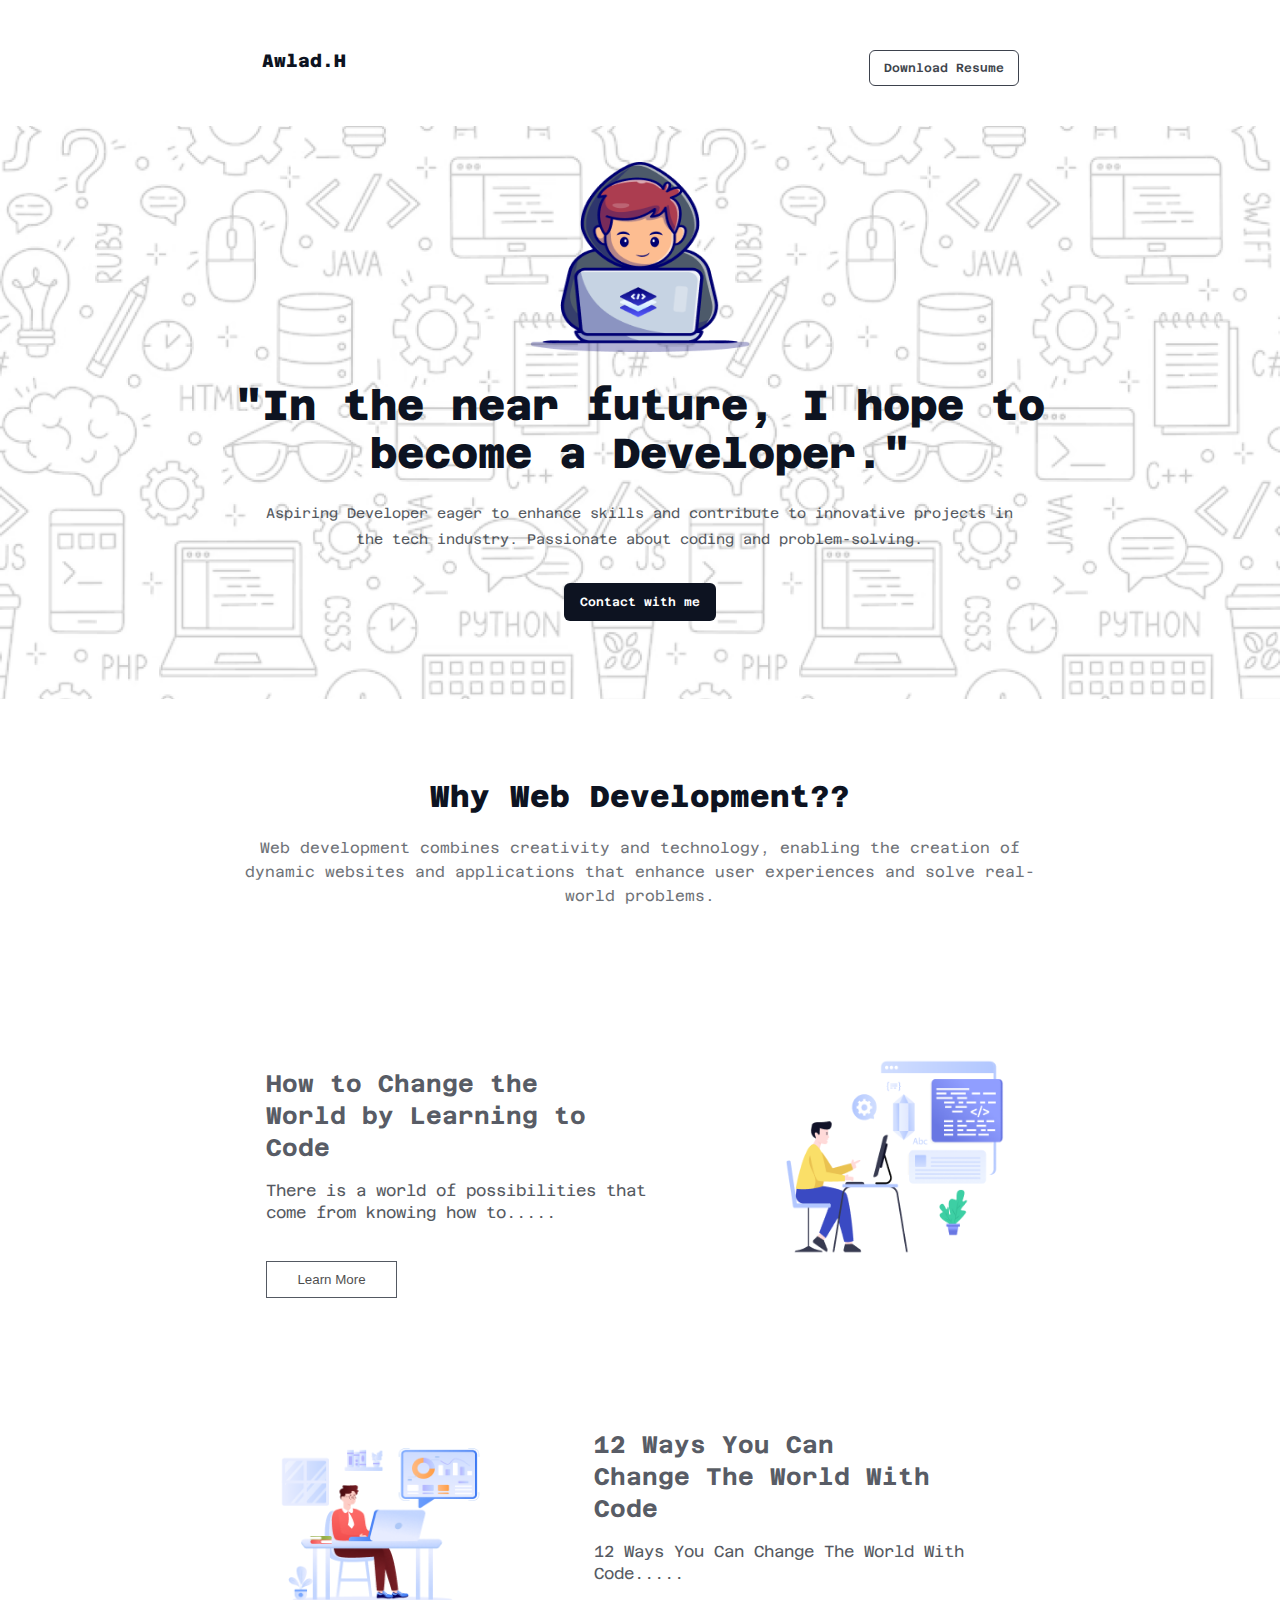
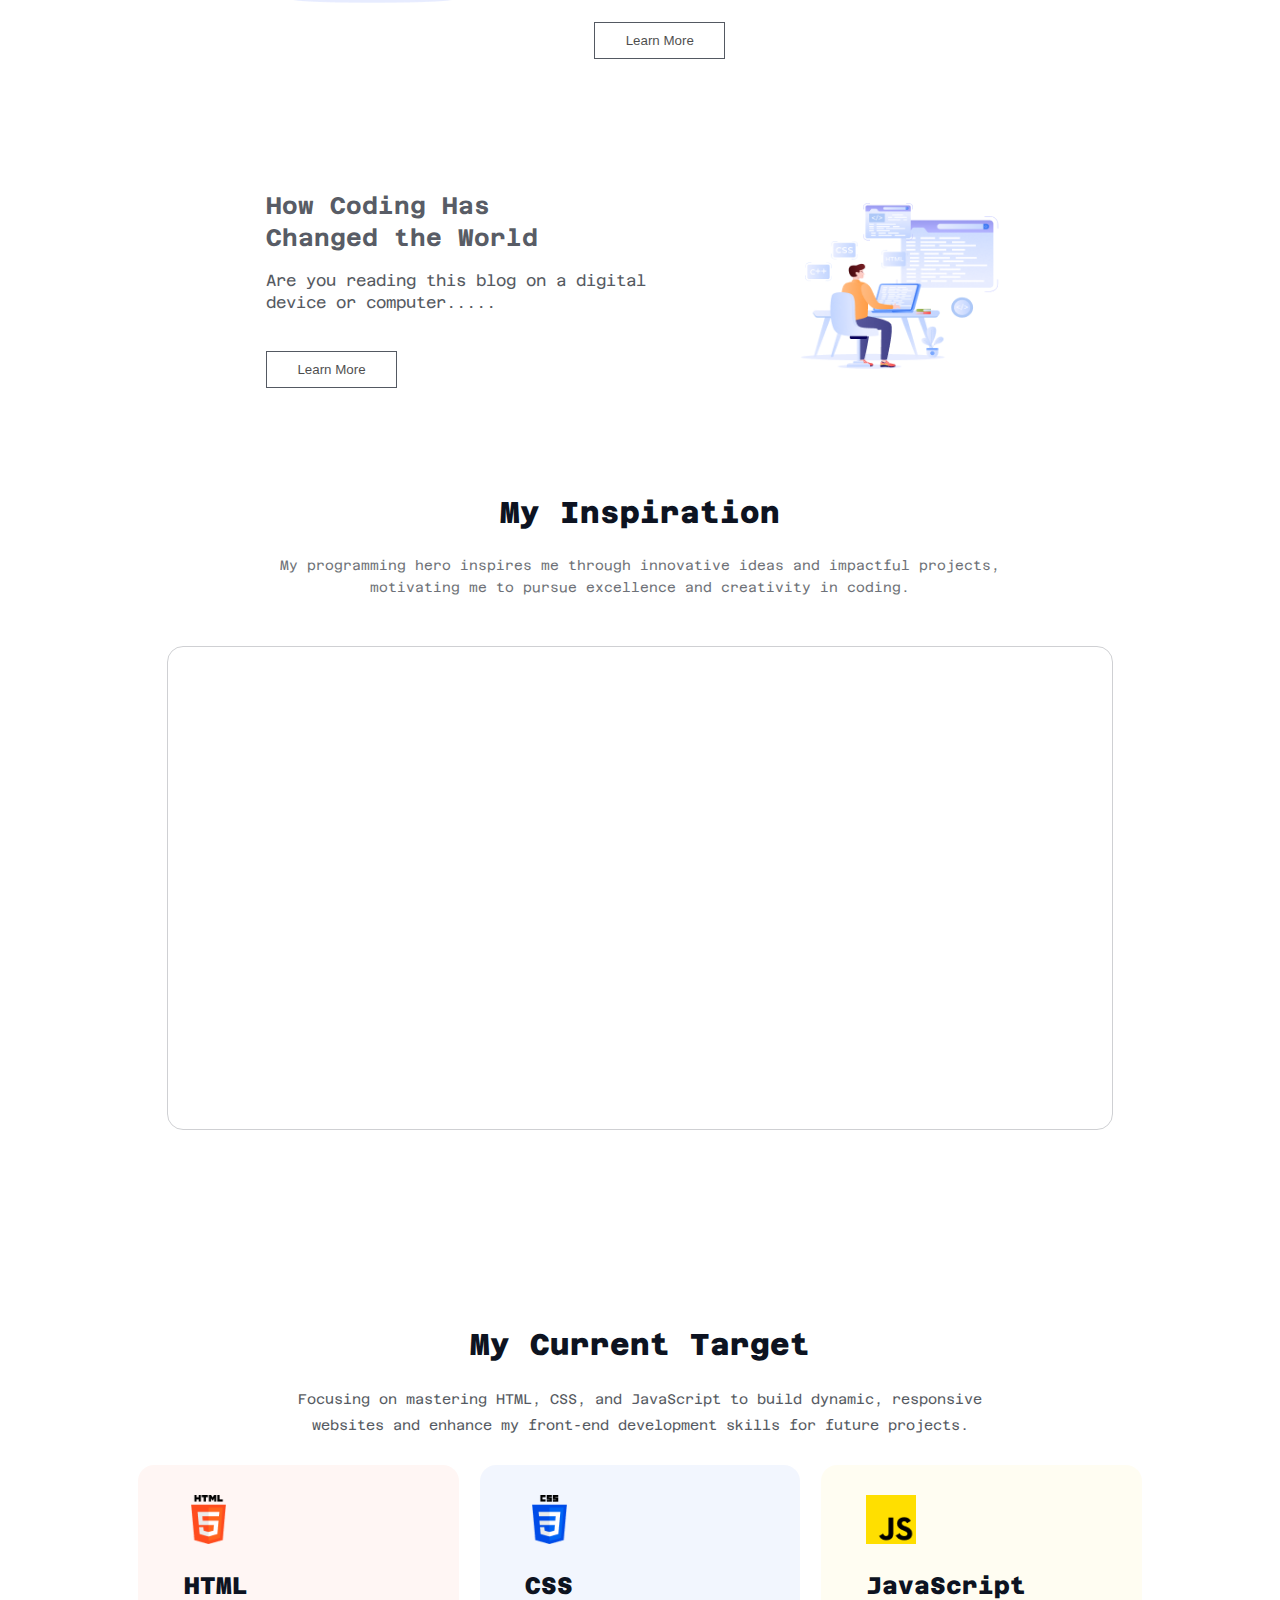
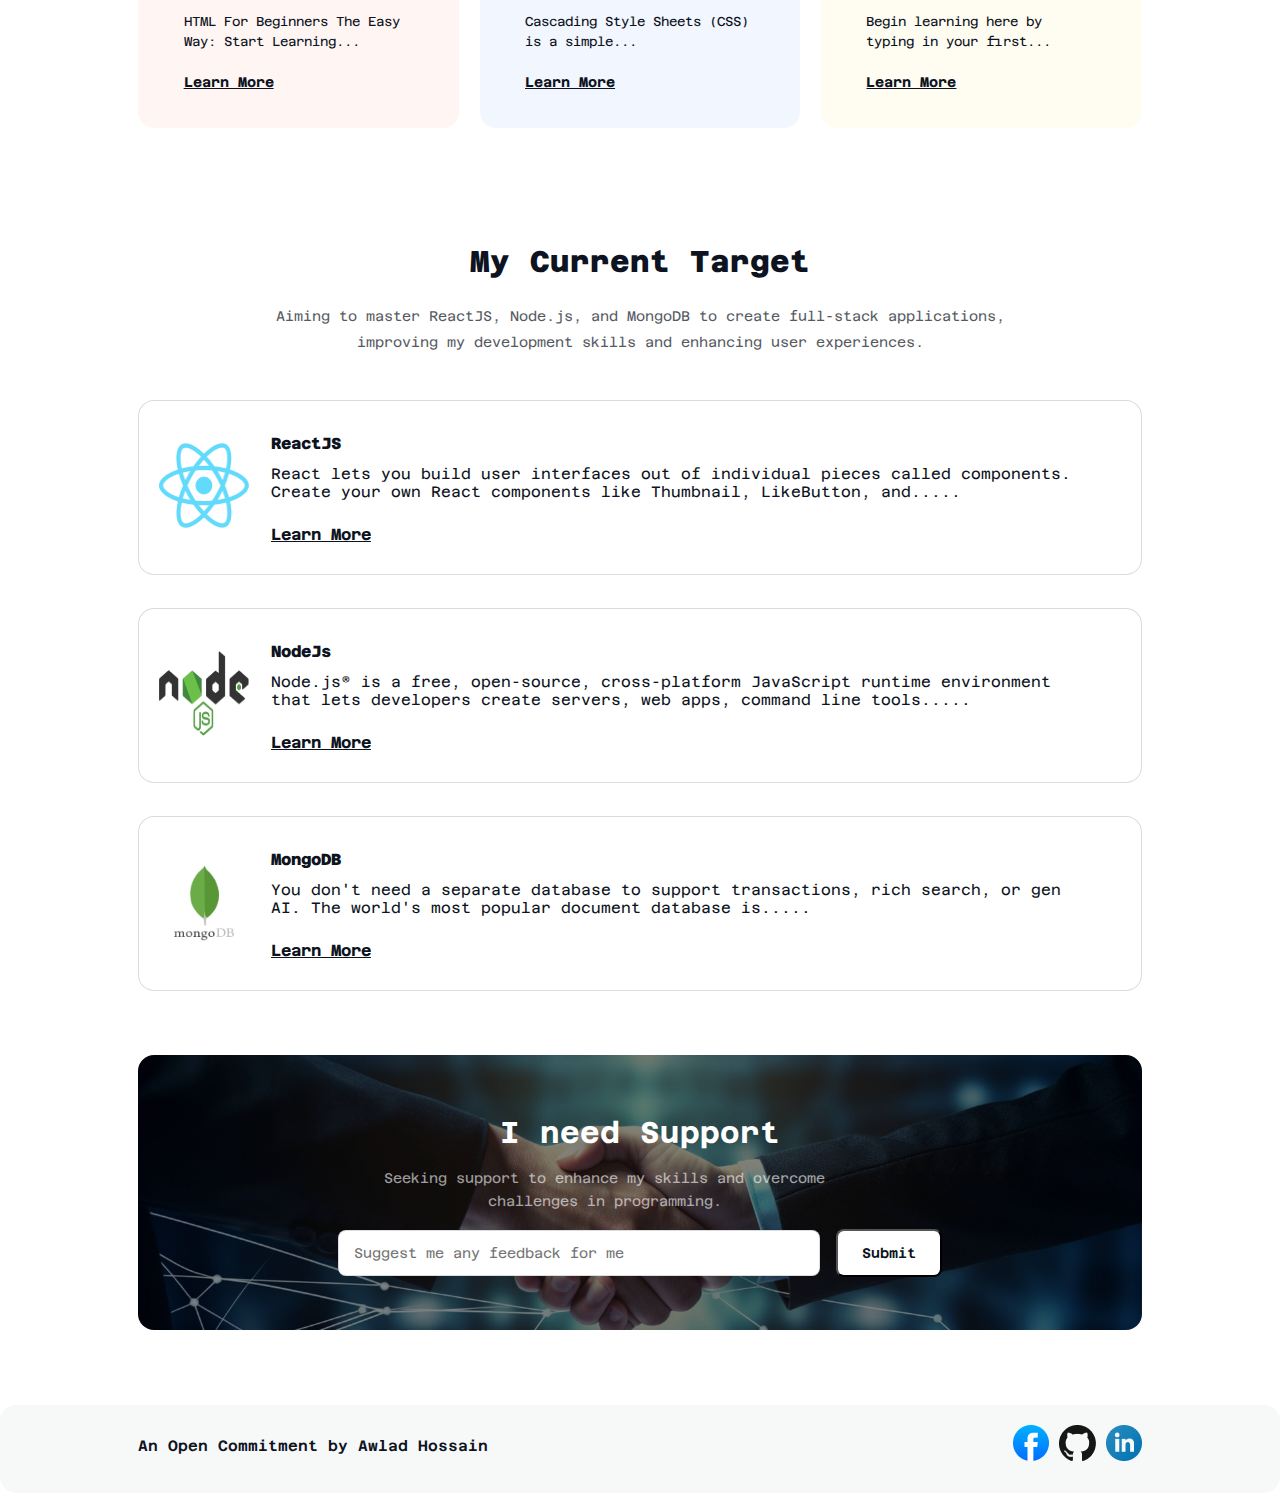
==== commit fc272848: "dami text remove and add relebent text and complete task" ====
--- a/index.html
+++ b/index.html
@@ -57,7 +57,7 @@
             <section id="sub-section-2">
                 <div class="section-2-parent">
                     <div class="section-2-child">
-                        <h4 class="section-2-title">I will Do Coding and Change The World</h4>
+                        <h4 class="section-2-title">How to Change the World by Learning to Code</h4>
                         <p class="section-2-subtitle">There is a world of possibilities that come from knowing how to.....</p>
                         <div class="section-2-btn">
                             <a href="https://medium.com/@coderacademy/how-to-change-the-world-by-learning-to-code-e92c356cc692" target="_blank"><button>Learn More</button></a>
@@ -76,7 +76,7 @@
                         <img class="img-2" src="assets/Group 3.png" alt="">
                     </div>
                     <div class="section-2-child">
-                        <h4 class="section-2-title">I will Do Coding and Change The World</h4>
+                        <h4 class="section-2-title">12 Ways You Can Change The World With Code</h4>
                         <p class="section-2-subtitle">12 Ways You Can Change The World With Code.....</p>
                         <div class="section-2-btn">
                             <a href="https://www.nextacademy.com/blog/12-ways-can-change-world-code/" target="_blank"><button>Learn More</button></a>
@@ -88,11 +88,10 @@
             <section id="sub-section-2">
                 <div class="section-2-parent">
                     <div class="section-2-child">
-                        <h4 class="section-2-title">I will Do Coding and Change The World</h4>
-                        <p class="section-2-subtitle">Lorem Ipsum is simply dummy text of the printing and typesetting
-                            industry.</p>
+                        <h4 class="section-2-title">How Coding Has Changed the World</h4>
+                        <p class="section-2-subtitle">Are you reading this blog on a digital device or computer.....</p>
                         <div class="section-2-btn">
-                            <button>Learn More</button>
+                            <a href="https://careers.honeywell.com/us/en/blogarticle/how-coding-has-changed-the-world-and-transformed-our-work" target="_blank"><button>Learn More</button></a>
                         </div>
                     </div>
                     <div>
@@ -105,8 +104,7 @@
         <section id="section-3">
             <div class="section-3-title">
                 <h4 class="section-3-h4">My Inspiration</h4>
-                <p class="section-3-p">Lorem Ipsum is simply dummy text of the printing and typesetting industry. Lorem
-                    Ipsum has been the industry's standard dummy text.</p>
+                <p class="section-3-p">My programming hero inspires me through innovative ideas and impactful projects, motivating me to pursue excellence and creativity in coding.</p>
             </div>
 
             <div class="video">
@@ -120,8 +118,7 @@
         <section id="section-4">
             <div class="section-4-title">
                 <h4 class="section-4-h4">My Current Target</h4>
-                <p class="section-4-p">Lorem Ipsum is simply dummy text of the printing and typesetting industry. Lorem
-                    Ipsum has been the industry's standard dummy text.</p>
+                <p class="section-4-p">Focusing on mastering HTML, CSS, and JavaScript to build dynamic, responsive websites and enhance my front-end development skills for future projects.</p>
             </div>
             <div class="display">
                 <div class="section-4-parent">
@@ -132,8 +129,8 @@
                             </div>
                             <div class="section-4-container">
                                 <h4>HTML</h4>
-                                <p>Lorem Ipsum is simply dummy text of the printing.</p>
-                                <a href="">Learn More</a>
+                                <p>HTML For Beginners The Easy Way: Start Learning...</p>
+                                <a href="https://html.com/" target="_blank">Learn More</a>
                             </div>
                         </div>
                     </div>
@@ -147,8 +144,8 @@
                             </div>
                             <div class="section-4-container">
                                 <h4>CSS</h4>
-                                <p>Lorem Ipsum is simply dummy text of the printing.</p>
-                                <a href="">Learn More</a>
+                                <p>Cascading Style Sheets (CSS) is a simple...</p>
+                                <a href="https://www.w3.org/Style/CSS/Overview.en.html" target="_blank">Learn More</a>
                             </div>
                         </div>
                     </div>
@@ -162,8 +159,8 @@
                             </div>
                             <div class="section-4-container">
                                 <h4>JavaScript</h4>
-                                <p>Lorem Ipsum is simply dummy text of the printing.</p>
-                                <a href="">Learn More</a>
+                                <p>Begin learning here by typing in your first...</p>
+                                <a href="https://www.javascript.com/" target="_blank">Learn More</a>
                             </div>
                         </div>
                     </div>
@@ -176,8 +173,8 @@
         <section id="section-5">
             <div class="section-5-title">
                 <h4 class="section-5-h4">My Current Target</h4>
-                <p class="section-5-p">Lorem Ipsum is simply dummy text of the printing and typesetting industry. Lorem
-                    Ipsum has been the industry's standard dummy text.</p>
+                <p class="section-5-p">
+                    Aiming to master ReactJS, Node.js, and MongoDB to create full-stack applications, improving my development skills and enhancing user experiences.</p>
             </div>
 
             <div id="top-1" class="technology">
@@ -185,9 +182,8 @@
                     <div class="technology-img"><img src="assets/react.png" alt=""></div>
                     <div class="technology-title">
                         <h4>ReactJS</h4>
-                        <p>Lorem Ipsum is simply dummy text of the printing and typesetting industry. Lorem Ipsum has
-                            been the industry's standard dummy text.</p>
-                        <a href="">Learn More</a>
+                        <p>React lets you build user interfaces out of individual pieces called components. Create your own React components like Thumbnail, LikeButton, and.....</p>
+                        <a href="https://react.dev/" target="_blank">Learn More</a>
                     </div>
                 </div>
                 <div id="top-2" class="technology">
@@ -195,9 +191,8 @@
                         <div class="technology-img"><img src="assets/nodejs.png" alt=""></div>
                         <div class="technology-title">
                             <h4>NodeJs</h4>
-                            <p>Lorem Ipsum is simply dummy text of the printing and typesetting industry. Lorem Ipsum
-                                has been the industry's standard dummy text.</p>
-                            <a href="">Learn More</a>
+                            <p>Node.js® is a free, open-source, cross-platform JavaScript runtime environment that lets developers create servers, web apps, command line tools.....</p>
+                            <a href="https://nodejs.org/en" target="_blank">Learn More</a>
                         </div>
                     </div>
                     <div id="top-2" class="technology">
@@ -205,9 +200,8 @@
                             <div class="technology-img"><img src="assets/mongodb.png" alt=""></div>
                             <div class="technology-title">
                                 <h4>MongoDB</h4>
-                                <p>Lorem Ipsum is simply dummy text of the printing and typesetting industry. Lorem
-                                    Ipsum has been the industry's standard dummy text.</p>
-                                <a href="">Learn More</a>
+                                <p>You don't need a separate database to support transactions, rich search, or gen AI. The world's most popular document database is.....</p>
+                                <a href="https://www.mongodb.com/" target="_blank">Learn More</a>
                             </div>
                         </div>
                     </div>
@@ -216,7 +210,7 @@
         <section id="section-6">
             <div class="i-need">
                 <h4>I need Support</h4>
-                <p>Lorem Ipsum is simply dummy text of the printing and typesetting industry.</p>
+                <p>Seeking support to enhance my skills and overcome challenges in programming.</p>
 
                 <div class="input-btn">
                     <div class="section-6-input">
--- a/styles/style.css
+++ b/styles/style.css
@@ -70,7 +70,6 @@
 
 #banner .banner-all-contant {
     width: 878.24px;
-    /* border: 2px solid tomato; */
     margin: 0 auto;
     align-items: center;
 }
@@ -150,7 +149,6 @@
 
 #main {
     width: 1003.2px;
-    /* border: 2px solid black; */
     margin: 75px auto;
 }
 
@@ -158,14 +156,9 @@
     width: 832.48px;
     height: 1225.84px;
     margin: 75px auto;
-    /* border: 2px solid tomato; */
     margin: 80px auto;
 }
 
-
-#main #section-1 .section-1-title {
-    /* border: 2px solid black; */
-}
 
 #main #section-1 .section-1-title .title-1 {
     align-self: stretch;
@@ -195,7 +188,6 @@
 #sub-section-2 {
     width: 748px;
     height: 211.2px;
-    /* border: 2px solid black; */
     margin: 150px auto;
 }
 
@@ -251,7 +243,6 @@
 /* My inspiration section css */
 
 #section-3 {
-    /* border: 2px solid tomato; */
     margin-top: 90px;
     height: 682px;
 
@@ -259,7 +250,6 @@
 
 
 #section-3 .section-3-title {
-    /* border: 2px solid black; */
     width: 749.76px;
     margin: 0 auto;
 }
@@ -315,14 +305,12 @@
 /* My current target css */
 
 #section-4 {
-    /* border: 2px solid tomato; */
     margin-top: 150px;
     height: 404.8px;
 }
 
 #section-4 .section-4-title {
     width: 749.76px;
-    /* border: 2px solid orangered; */
     margin: 0 auto;
 }
 
@@ -434,14 +422,12 @@
 /* My next target css */
 
 #section-5 {
-    /* border: 2px solid tomato; */
     margin-top: 112px;
     height: 762.08px;
 }
 
 #section-5 .section-5-title {
     width: 749.76px;
-    /* border: 2px solid orangered; */
     margin: 0 auto;
 }
 
@@ -503,7 +489,6 @@
 
 .technology-title {
     width: 828.08px;
-    /* border: 2px solid orangered; */
     margin: 0 auto;
 }
 
@@ -557,7 +542,6 @@
 }
 
 #section-6 .i-need {
-    /* border: 2px solid teal; */
     margin: 0 auto;
 }
 
@@ -571,7 +555,6 @@
     line-height: 36px;
     margin: 0 auto;
 
-    /* border: 2px solid tomato; */
 }
 
 #section-6 .i-need p {
@@ -592,7 +575,6 @@
     justify-content: center;
     align-items: center;
     gap: 16px;
-    /* border: 2px solid green; */
     margin-top: 16px;
 }
 
@@ -623,6 +605,7 @@
     gap: 10px;
     border-radius: 8px;
     background: #FFF;
+    cursor: pointer;
 
     flex: 1 0 0;
     color: #0D1321;
@@ -638,7 +621,6 @@
 
 #footer {
     height: 88px;
-    /* border: 2px solid orangered; */
     padding: 20px 32px;
     border-radius: 16px;
     background: rgba(13, 19, 33, 0.03);
@@ -652,8 +634,6 @@
     margin: 0 auto;
     justify-content: space-between;
     align-self: stretch;
-
-    /* border: 2px solid yellow; */
 }
 
 .footer-div .footer-contant p {
